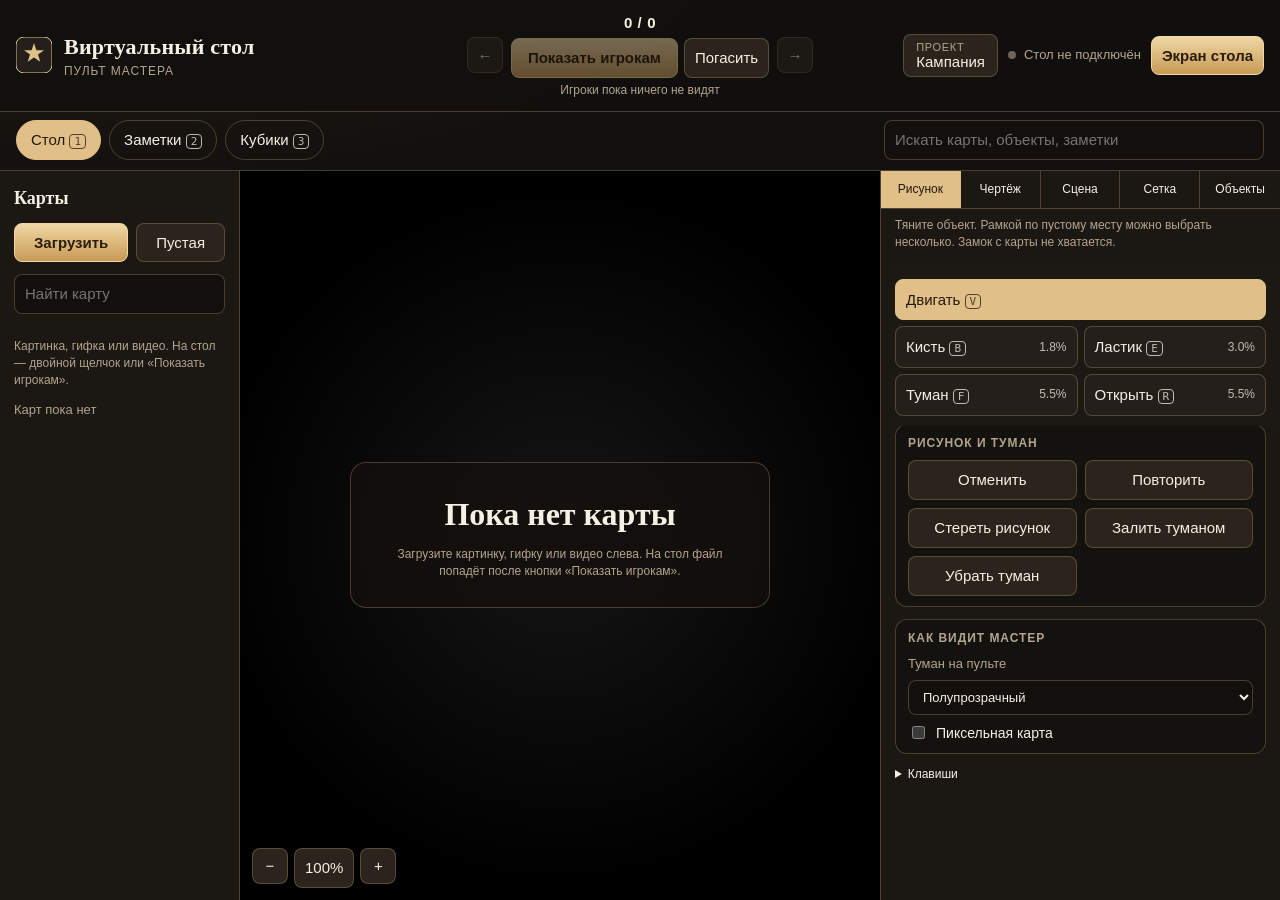
==== index.html @ a92027dd "Находить английские элементы по русскому слову, чтобы «еда» показывала food, meal и eats." ====
<!DOCTYPE html>
<html lang="ru">
<head>
  <meta charset="utf-8">
  <meta name="viewport" content="width=device-width, initial-scale=1">
  <meta http-equiv="Content-Security-Policy" content="default-src 'self'; img-src 'self' blob: data:; media-src 'self' blob:; style-src 'self'; script-src 'self'; connect-src 'self' data: blob:; font-src 'self'; object-src 'none'; base-uri 'self'">
  <title>Виртуальный стол — пульт мастера</title>
  <meta name="description" content="Пульт мастера для ДнД: карты, рисунок, туман войны и отдельный экран игрового стола.">
  <link rel="icon" href="favicon.svg" type="image/svg+xml">
  <link rel="stylesheet" href="css/app.css">
</head>
<body>
  <div class="app">
    <header class="topbar">
      <div class="brand">
        <svg class="mark" viewBox="0 0 36 36" aria-hidden="true">
          <rect width="36" height="36" rx="8" fill="#241f1a" stroke="#e0c088"></rect>
          <path d="M18 6l2.4 7.2H28l-6 4.4 2.3 7.2L18 20.6 11.7 24.8 14 17.6 8 13.2h7.6z" fill="#e0c088"></path>
        </svg>
        <div>
          <h1>Виртуальный стол</h1>
          <p>Пульт мастера</p>
        </div>
      </div>
      <div class="slides">
        <button class="icon-btn" id="prevMap" type="button" aria-label="Предыдущая карта">←</button>
        <div class="slide-readout">
          <strong id="slideLabel">0 / 0</strong>
          <div class="slide-actions">
            <button class="btn primary" id="showSlide" type="button" disabled>Показать игрокам</button>
            <button class="btn" id="blackoutBtn" type="button" aria-pressed="false" title="Скрыть картину на экране игроков">Погасить</button>
          </div>
          <span id="tableSlideNote">Игроки пока ничего не видят</span>
        </div>
        <button class="icon-btn" id="nextMap" type="button" aria-label="Следующая карта">→</button>
      </div>
      <div class="top-actions">
        <div class="project-slot">
          <button class="btn project-btn" id="projectMenuBtn" type="button" aria-expanded="false" aria-haspopup="menu">
            <span class="project-kicker">Проект</span>
            <span id="projectTitle">Кампания</span>
          </button>
          <div class="project-menu" id="projectMenu" hidden>
            <strong>Проекты</strong>
            <label class="field">Название
              <input id="projectName" type="text" maxlength="80" autocomplete="off" aria-label="Название проекта">
            </label>
            <div class="stack">
              <button class="btn primary block" id="saveProject" type="button">Сохранить на компьютер</button>
              <button class="btn block" id="openProjectFile" type="button">Открыть файл</button>
              <button class="btn block" id="newProject" type="button">Новый проект</button>
            </div>
            <input id="projectFile" type="file" accept=".json,application/json" hidden>
            <p class="menu-label">В этом браузере</p>
            <ul class="project-list" id="projectList"></ul>
            <p class="note">Файл хранит карты, рисунок, туман, объекты, библиотеку, заметки и наборы кубиков. Его можно открыть на этом или другом компьютере. Ctrl+S сохраняет, Ctrl+O открывает.</p>
          </div>
        </div>
        <div class="status" id="linkStatus"><span class="dot"></span><span id="linkText">Стол не подключён</span></div>
        <button class="btn primary" id="openTable" type="button" aria-expanded="false">Экран стола</button>
        <div class="screen-picker" id="screenPicker" hidden>
          <strong>Куда вывести стол</strong>
          <div class="stack" id="screenList"></div>
          <p class="note" id="screenNote"></p>
        </div>
      </div>
    </header>

    <nav class="tabbar" aria-label="Разделы пульта">
      <button class="tab" type="button" data-tab="table" aria-pressed="true">Стол <kbd>1</kbd></button>
      <button class="tab" type="button" data-tab="notes" aria-pressed="false">Заметки <kbd>2</kbd></button>
      <button class="tab" type="button" data-tab="dice" aria-pressed="false">Кубики <kbd>3</kbd></button>
      <div class="global-search">
        <input id="globalSearch" type="search" placeholder="Искать карты, объекты, заметки" aria-label="Общий поиск" autocomplete="off">
        <div id="globalSearchResults" class="search-results" hidden></div>
      </div>
    </nav>

    <div class="workspace" id="viewTable">
      <aside class="panel left" id="mapPanel">
        <div class="map-pin">
          <h2>Карты</h2>
          <div class="row">
            <button class="btn primary" id="uploadMap" type="button">Загрузить</button>
            <button class="btn" id="addGrid" type="button">Пустая</button>
          </div>
          <input id="mapFile" type="file" accept="image/*,video/mp4,video/webm,video/ogg,video/quicktime,.gif,.mp4,.webm,.mov,.ogv" multiple hidden>
          <input id="mapSearch" type="search" placeholder="Найти карту" aria-label="Поиск карт">
          <div id="recentMaps" class="recent-maps"></div>
        </div>
        <p class="note">Картинка, гифка или видео. На стол — двойной щелчок или «Показать игрокам».</p>
        <ul class="map-list" id="mapList"></ul>
      </aside>

      <main class="stage" id="stage">
        <div class="board tool-move" id="board" hidden>
          <img class="map" id="mapImage" alt="">
          <video class="map" id="mapVideo" hidden muted loop playsinline></video>
          <canvas class="plan-layer floor-layer" id="floorLayer"></canvas>
          <div class="token-layer back-layer" id="backLayer"></div>
          <canvas class="grid-layer" id="gridLayer"></canvas>
          <canvas class="plan-layer" id="planLayer"></canvas>
          <div class="token-layer" id="tokenLayer"></div>
          <canvas class="draw-layer" id="drawLayer"></canvas>
          <canvas class="fog-layer soft" id="fogLayer"></canvas>
          <canvas class="shape-layer" id="shapeLayer"></canvas>
          <div class="marker-layer" id="markerLayer"></div>
          <div class="pointer-layer" id="pointerLayer"></div>
        </div>
        <div class="empty" id="empty">
          <div class="empty-card">
            <h2>Пока нет карты</h2>
            <p class="note">Загрузите картинку, гифку или видео слева. На стол файл попадёт после кнопки «Показать игрокам».</p>
          </div>
        </div>
        <div class="board-actions" id="mapPlayback" hidden>
          <button class="btn" id="mapPause" type="button" aria-pressed="false">Пауза</button>
          <button class="btn" id="mapSound" type="button" aria-pressed="false">Звук</button>
        </div>
        <div class="view-controls">
          <button class="icon-btn" id="zoomOut" type="button" aria-label="Уменьшить">−</button>
          <button class="btn" id="zoomReset" type="button">100%</button>
          <button class="icon-btn" id="zoomIn" type="button" aria-label="Увеличить">+</button>
        </div>
      </main>

      <aside class="panel right">
        <div class="side-tabs" role="tablist" aria-label="Панель стола">
          <button class="side-tab" type="button" data-side="tools" aria-pressed="true">Рисунок</button>
          <button class="side-tab" type="button" data-side="plan" aria-pressed="false">Чертёж</button>
          <button class="side-tab" type="button" data-side="scene" aria-pressed="false">Сцена</button>
          <button class="side-tab" type="button" data-side="grid" aria-pressed="false">Сетка</button>
          <button class="side-tab" type="button" data-side="tokens" aria-pressed="false">Объекты</button>
        </div>
        <p class="note tool-hint" id="toolHint"></p>
        <div class="side-pane" data-side-pane="tools">
        <div class="tool-sticky">
          <div class="tool-list" id="tools">
            <button class="tool tool-wide" type="button" data-tool="move" aria-pressed="true"><span class="tool-name">Двигать <kbd>V</kbd></span></button>
            <button class="tool" type="button" data-tool="draw" aria-pressed="false"><span class="tool-name">Кисть <kbd>B</kbd></span></button>
            <button class="tool" type="button" data-tool="erase" aria-pressed="false"><span class="tool-name">Ластик <kbd>E</kbd></span></button>
            <button class="tool" type="button" data-tool="fog" aria-pressed="false"><span class="tool-name">Туман <kbd>F</kbd></span></button>
            <button class="tool" type="button" data-tool="reveal" aria-pressed="false"><span class="tool-name">Открыть <kbd>R</kbd></span></button>
          </div>
          <div class="stack" id="brushSection">
            <div class="swatches" id="swatches"></div>
            <label class="field" id="sizeField"><span id="sizeLabel"></span>
              <input id="brushSize" type="range" min="0.002" max="0.08" step="0.001" value="0.018">
            </label>
          </div>
        </div>

        <div class="card">
          <h3>Рисунок и туман</h3>
          <div class="action-grid">
            <button class="btn" id="undoBtn" type="button">Отменить</button>
            <button class="btn" id="redoBtn" type="button">Повторить</button>
            <button class="btn" id="clearDraw" type="button">Стереть рисунок</button>
            <button class="btn" id="fillFog" type="button">Залить туманом</button>
            <button class="btn" id="clearFog" type="button">Убрать туман</button>
          </div>
        </div>
        <div class="card">
          <h3>Как видит мастер</h3>
          <label class="field">Туман на пульте
            <select id="fogView">
              <option value="soft">Полупрозрачный</option>
              <option value="solid">Как на столе</option>
              <option value="hidden">Скрыт, на столе остаётся</option>
            </select>
          </label>
          <label class="check"><input id="pixelated" type="checkbox"> Пиксельная карта</label>
        </div>

        <details class="help">
          <summary>Клавиши</summary>
          <ul>
            <li>1 2 3 — стол, заметки, кубики</li>
            <li>V B E F R — рисунок, W O C J D — чертёж, P — указка, L — шаблоны</li>
            <li>Delete убирает выбранную стену, дверь, комнату или штамп</li>
            <li>Ctrl+Z — отменить, Ctrl+Y — повторить</li>
            <li>G — сетка, M — прилипание, H — погасить стол, T — следующий ход</li>
            <li>Клавиши срабатывают и на русской раскладке</li>
            <li>← → — карта только у мастера</li>
            <li>Двойной щелчок по карте или «Показать игрокам» — на стол</li>
            <li>Ctrl+C и Ctrl+V на чертеже копируют выбранное рядом</li>
            <li>Ctrl+Enter — бросить кубики</li>
            <li>Ctrl+S — сохранить проект, Ctrl+O — открыть файл</li>
            <li>Delete — удалить выбранный объект</li>
            <li>Объекты — папка Forgotten Adventures кладёт элементы на пол, под сетку</li>
          </ul>
        </details>
        </div>

        <div class="side-pane" data-side-pane="plan" hidden>
          <div class="card">
            <h3>Комнаты</h3>
            <div class="tool-list">
              <button class="tool" type="button" data-tool="room" aria-pressed="false"><span class="tool-name">Комната <kbd>O</kbd></span></button>
              <button class="tool" type="button" data-tool="poly" aria-pressed="false"><span class="tool-name">Многоугольник</span></button>
              <button class="tool" type="button" data-tool="ngon" aria-pressed="false"><span class="tool-name">Круг</span></button>
              <button class="tool" type="button" data-tool="corridor" aria-pressed="false"><span class="tool-name">Тропа <kbd>C</kbd></span></button>
              <button class="tool" type="button" data-tool="carve" aria-pressed="false"><span class="tool-name">Вырез</span></button>
              <button class="tool" type="button" data-tool="pick" aria-pressed="false"><span class="tool-name">Выбор</span></button>
            </div>
            <p class="note">Комнаты вплотную делят стену. Если наложить их друг на друга, стена между ними пропадёт. Вырез делает дыру.</p>
            <label class="field">Ширина тропы <span id="pathRadiusLabel">0.5</span>
              <input id="pathRadius" type="range" min="0.3" max="2.5" step="0.1" value="0.5" aria-label="Ширина тропы">
            </label>
            <div class="row">
              <label class="field">Граней
                <select id="ngonSides" aria-label="Число граней">
                  <option value="3">3</option>
                  <option value="4">4</option>
                  <option value="5">5</option>
                  <option value="6" selected>6</option>
                  <option value="8">8</option>
                </select>
              </label>
              <label class="field">Деление сетки
                <select id="planDiv" aria-label="Деление сетки">
                  <option value="1">1</option>
                  <option value="2">1/2</option>
                  <option value="4">1/4</option>
                </select>
              </label>
            </div>
            <label class="check"><input id="roughPlan" type="checkbox"> Рваный контур</label>
            <label class="check"><input id="scrawlCut" type="checkbox"> Рисовать как вырез</label>
            <button class="btn block" id="corridorDone" type="button" hidden>Закончить тропу</button>
          </div>
          <div class="card">
            <h3>Стены и проходы</h3>
            <div class="tool-list">
              <button class="tool" id="wallTool" type="button" data-tool="wall" aria-pressed="false"><span class="tool-name">Стена <kbd>W</kbd></span></button>
              <button class="tool" type="button" data-tool="floor" aria-pressed="false"><span class="tool-name">Пол <kbd>J</kbd></span></button>
            </div>
            <div class="segment">
              <button class="btn" id="doorTool" type="button" data-tool="door" aria-pressed="false">Дверь <kbd>D</kbd></button>
              <button class="btn" id="windowTool" type="button" data-tool="window" aria-pressed="false">Окно</button>
              <button class="btn" id="grateTool" type="button" data-tool="grate" aria-pressed="false">Решётка</button>
              <button class="btn" id="secretTool" type="button" data-tool="secret" aria-pressed="false">Секрет</button>
            </div>
            <p class="note">Shift — наискосок. На сотах чертёж идёт по линиям счётчика клеток. Дверь ставится на готовую стену.</p>
          </div>
          <div class="card">
            <h3>Пол и обстановка</h3>
            <label class="field">Заливка
              <select id="floorKind" aria-label="Вид пола">
                <option value="stone">Камень</option>
                <option value="wood">Дерево</option>
                <option value="water">Вода</option>
                <option value="void">Пустота</option>
              </select>
            </label>
            <div class="segment prop-row">
              <button class="btn" type="button" data-prop="column">Колонна</button>
              <button class="btn" type="button" data-prop="stairs">Лестница</button>
              <button class="btn" type="button" data-prop="table">Стол</button>
              <button class="btn" type="button" data-prop="chest">Сундук</button>
              <button class="btn" type="button" data-prop="pit">Яма</button>
            </div>
            <p class="note">Заливка красит свою комнату. Штамп встаёт в клетку. Лестница — три щелчка: два на ширину верха и один на низ.</p>
            <div class="tool-list">
              <button class="tool" type="button" data-tool="stairs" aria-pressed="false"><span class="tool-name">Лестница</span></button>
              <button class="tool" type="button" data-tool="text" aria-pressed="false"><span class="tool-name">Надпись</span></button>
            </div>
            <label class="field">Текст надписи
              <input id="labelText" type="text" maxlength="80" placeholder="Кладовая" aria-label="Текст надписи">
            </label>
            <button class="btn block" id="exportPlan" type="button">Скачать карту</button>
          </div>
          <div class="card">
            <h3>Выбрано</h3>
            <p class="note" id="planMeta">Щёлкните стену, дверь или штамп.</p>
            <label class="check" id="planOpenWrap" hidden><input id="planOpen" type="checkbox"> Открыта</label>
            <div class="row">
              <button class="btn" id="planCopy" type="button">Копия рядом</button>
              <button class="btn danger" id="planDelete" type="button">Убрать</button>
            </div>
          </div>
          <div class="card">
            <h3>Взгляд</h3>
            <p class="note">Стена и закрытая дверь прячут. Окно и решётка взгляд пускают, фигуру нет. Escape убирает взгляд.</p>
            <div class="action-grid">
              <button class="btn" id="visionShow" type="button">Из фигуры</button>
              <button class="btn" id="visionTool" type="button" data-tool="vision">По клетке</button>
            </div>
            <button class="btn block" id="visionFog" type="button">Открыть туман по взгляду</button>
            <button class="btn block" id="visionClear" type="button" hidden>Скрыть взгляд</button>
            <label class="check"><input id="wallsBlock" type="checkbox" checked> Стены не пускают фигуры</label>
          </div>
        </div>

        <div class="side-pane" data-side-pane="scene" hidden>
          <div class="card">
            <h3>Показать место</h3>
            <div class="tool-list">
              <button class="tool" type="button" data-tool="pointer" aria-pressed="false"><span class="tool-name">Указка <kbd>P</kbd></span></button>
              <button class="tool" type="button" data-tool="measure" aria-pressed="false"><span class="tool-name">Шаблоны <kbd>L</kbd></span></button>
            </div>
            <div class="segment" id="measureBox">
              <button class="btn" id="measureLine" type="button" data-measure="line" aria-pressed="true">Линейка</button>
              <button class="btn" id="measureCone" type="button" data-measure="cone" aria-pressed="false">Конус</button>
              <button class="btn" id="measureCircle" type="button" data-measure="circle" aria-pressed="false">Круг</button>
              <button class="btn" id="measureSquare" type="button" data-measure="square" aria-pressed="false">Квадрат</button>
            </div>
            <p class="note">Тяните по карте. Игроки увидят фигуру после «На стол».</p>
            <div id="templateList"></div>
            <button class="btn block" id="clearPointer" type="button">Убрать указку</button>
          </div>
          <div class="card" id="initiativeBox">
            <h3>Чей ход</h3>
            <div id="initiativeList"></div>
            <div class="row">
              <button class="btn" id="initiativePrev" type="button">Назад</button>
              <button class="btn primary" id="initiativeNext" type="button">Дальше</button>
            </div>
            <div class="row">
              <input id="initiativeName" type="text" maxlength="80" placeholder="Имя в очереди" aria-label="Имя в очереди">
              <button class="btn" id="initiativeAdd" type="button">Добавить</button>
            </div>
            <button class="btn block" id="initiativeFromTokens" type="button">Добавить выбранные</button>
            <p class="note">На стол уходит имя текущего хода и кольцо на фигуре. Отмеченный ход игроки не видят.</p>
          </div>
        </div>

        <div class="side-pane" id="gridSection" data-side-pane="grid" hidden>
          <div class="card">
            <h3>Клетки</h3>
            <label class="check"><input id="gridOn" type="checkbox"> Показать сетку <kbd>G</kbd></label>
            <label class="check"><input id="gridTable" type="checkbox" checked> Видна игрокам</label>
            <label class="check"><input id="snapGrid" type="checkbox"> Ставить фигуры в клетки <kbd>M</kbd></label>
            <label class="field">Форма
              <select id="gridType">
                <option value="square">Квадраты</option>
                <option value="hex-pointy">Соты, угол вверх</option>
                <option value="hex-flat">Соты, грань вверх</option>
              </select>
            </label>
            <label class="field">Клеток по ширине <span id="gridColsLabel">27</span>
              <input id="gridCols" type="range" min="2" max="60" step="1" value="27">
            </label>
          </div>
          <div class="card">
            <h3>Совместить с картинкой</h3>
            <label class="field">Сдвиг по горизонтали
              <input id="gridOffsetX" type="range" min="0" max="1" step="0.01" value="0">
            </label>
            <label class="field">Сдвиг по вертикали
              <input id="gridOffsetY" type="range" min="0" max="1" step="0.01" value="0">
            </label>
            <p class="note">Или зажмите Alt и потяните сетку прямо на карте.</p>
            <label class="field">Жирная линия каждые
              <input id="gridMajor" type="number" min="0" max="20" step="1" value="5">
            </label>
            <div class="row">
              <label class="field">Цвет <input id="gridColor" type="color" value="#e0c088"></label>
              <label class="field">Плотность <span id="gridOpacityLabel">50%</span>
                <input id="gridOpacity" type="range" min="0.15" max="1" step="0.05" value="0.5">
              </label>
            </div>
          </div>
          <div class="card">
            <h3>Заготовки</h3>
            <label class="field">Название
              <input id="gridPresetName" type="text" maxlength="40" value="Боевая карта" aria-label="Название заготовки сетки">
            </label>
            <select id="gridPreset" aria-label="Заготовки сетки"></select>
            <div class="row">
              <button class="btn" id="gridPresetApply" type="button">Поставить</button>
              <button class="btn" id="gridPresetSave" type="button">Запомнить</button>
            </div>
          </div>
        </div>

        <div class="side-pane" id="tokenPanel" data-side-pane="tokens" hidden>
          <section class="object-block">
            <h3>На карте</h3>
            <button class="btn block" id="uploadToken" type="button">Поставить изображение</button>
            <input id="tokenFile" type="file" accept="image/*" multiple hidden>
            <label class="check"><input id="knockout" type="checkbox"> Убрать светлый фон</label>
            <label class="field" id="thresholdField" hidden>Порог фона
              <input id="keyThreshold" type="range" min="180" max="250" step="1" value="232">
            </label>
            <p class="note">Прозрачный PNG ложится как есть. Светлый фон можно снять при загрузке, точный цвет — пипеткой в настройках.</p>
            <ul class="token-list" id="tokenList"></ul>
            <div class="stack" id="tokenEditor" hidden>
              <p class="note" id="tokenGroupNote"></p>
              <div class="card">
                <label class="field">Имя
                  <input id="tokenName" type="text" maxlength="80">
                </label>
                <label class="field">Подпись
                  <select id="tokenNameMode">
                    <option value="hidden">Скрыта</option>
                    <option value="gm">Только у мастера</option>
                    <option value="table">Видна игрокам</option>
                  </select>
                </label>
                <label class="check"><input id="tokenHidden" type="checkbox"> Скрыть фигуру от игроков</label>
                <label class="check"><input id="tokenLocked" type="checkbox"> Не двигать с карты</label>
                <label class="check"><input id="tokenBack" type="checkbox"> Под сеткой</label>
                <p class="note">Мебель лежит на полу, а линии клеток остаются сверху.</p>
              </div>
              <div class="card">
                <div class="row">
                  <label class="field">Здоровье
                    <input id="tokenHp" type="number" min="0" max="9999" step="1" aria-label="Текущее здоровье">
                  </label>
                  <label class="field">из
                    <input id="tokenHpMax" type="number" min="0" max="9999" step="1" aria-label="Максимум здоровья">
                  </label>
                </div>
                <label class="check"><input id="tokenHpPublic" type="checkbox"> Полоску видно игрокам</label>
                <label class="field">Размер на сетке
                  <select id="tokenSize">
                    <option value="">Свой</option>
                    <option value="tiny">Крошечный</option>
                    <option value="small">Мелкий</option>
                    <option value="medium">Средний</option>
                    <option value="large">Крупный</option>
                    <option value="huge">Огромный</option>
                    <option value="gargantuan">Исполинский</option>
                  </select>
                </label>
                <label class="field">Едет вместе с
                  <select id="tokenParent" aria-label="Привязка к другому объекту"></select>
                </label>
              </div>
              <details class="fold">
                <summary>Размер, поворот и фон</summary>
                <div class="stack">
                  <label class="field">Размер
                    <input id="tokenScale" type="range" min="0.03" max="1.5" step="0.01">
                  </label>
                  <label class="field">Поворот
                    <input id="tokenRotate" type="range" min="0" max="359" step="1">
                  </label>
                  <p class="note" id="tokenCutNote"></p>
                  <label class="check"><input id="tokenCutOn" type="checkbox"> Вырезать цвет фона</label>
                  <div class="stack" id="tokenCutTools" hidden>
                    <div class="row">
                      <button class="btn" id="tokenPick" type="button" aria-pressed="false">Пипетка</button>
                      <input id="tokenCutColor" type="color" value="#ffffff" aria-label="Цвет фона">
                    </div>
                    <label class="field">Запас цвета <span id="tokenCutTolLabel">30</span>
                      <input id="tokenCutTol" type="range" min="0" max="140" step="1" value="30">
                    </label>
                  </div>
                  <canvas id="tokenCutPreview" class="cut-preview" width="280" height="120"></canvas>
                  <button class="btn block" id="tokenCutReset" type="button" hidden>Фон как в библиотеке</button>
                </div>
              </details>
              <details class="fold">
                <summary>Заметка мастера</summary>
                <div class="stack">
                  <textarea id="tokenNote" maxlength="2000" rows="4" placeholder="Игроки эту заметку не видят"></textarea>
                  <button class="btn block" id="tokenOpenNote" type="button">Открыть связанную заметку</button>
                </div>
              </details>
              <details class="fold">
                <summary>Заготовка</summary>
                <div class="stack">
                  <label class="field">Класс брони
                    <input id="tokenAc" type="text" maxlength="40" placeholder="14">
                  </label>
                  <label class="field">Атака
                    <input id="tokenAttack" type="text" maxlength="180" placeholder="Когти +4, 1к6+2">
                  </label>
                  <label class="field">Особое
                    <textarea id="tokenTrait" maxlength="500" rows="3" placeholder="Только для мастера"></textarea>
                  </label>
                  <button class="btn block" id="tokenStatPull" type="button">Взять из библиотеки</button>
                </div>
              </details>
              <div class="row">
                <button class="btn" id="duplicateToken" type="button">Дублировать</button>
                <button class="btn danger" id="deleteToken" type="button">Удалить</button>
              </div>
            </div>
          </section>
          <section class="object-block" id="librarySection">
            <h3>Библиотека объектов</h3>
            <p class="note">Щелчок ставит в центр карты. Перетащите картинку на нужное место.</p>
            <div class="card fa-card" id="faPack">
              <h3>Forgotten Adventures</h3>
              <p class="note">Бесплатные элементы и жетоны с их сайта. Картинки остаются у вас: лицензия не разрешает вкладывать их в программу. Скачайте папку и добавьте её сюда. Элементы карт лягут на пол под сетку, по 200 пикселей на клетку. Жетоны останутся сверху, по 400 пикселей на клетку.</p>
              <p class="note">Карты собраны из элементов <a href="https://www.forgotten-adventures.net/" target="_blank" rel="noopener">Forgotten Adventures</a>.</p>
              <div class="row wrap">
                <a class="btn" href="https://www.forgotten-adventures.net/mapmaking-assets/" target="_blank" rel="noopener">Элементы</a>
                <a class="btn" href="https://www.forgotten-adventures.net/tokens-library/" target="_blank" rel="noopener">Жетоны</a>
                <a class="btn" href="https://www.forgotten-adventures.net/live-gallery/" target="_blank" rel="noopener">Галерея</a>
              </div>
              <label class="field">Что добавляете
                <select id="faKind" aria-label="Тип файлов Forgotten Adventures">
                  <option value="asset">Элементы карт</option>
                  <option value="token">Жетоны</option>
                </select>
              </label>
              <div class="row">
                <button class="btn primary" id="faFolderBtn" type="button">Добавить папку</button>
                <button class="btn" id="faZipBtn" type="button">Архив zip</button>
              </div>
              <input id="faFolder" type="file" webkitdirectory multiple hidden>
              <input id="faZip" type="file" accept=".zip,image/png,image/webp,image/gif,image/jpeg" multiple hidden>
            </div>
            <input id="librarySearch" type="search" placeholder="Найти объект, можно по-русски" aria-label="Поиск объектов">
            <p class="note">Русское слово находит и английские названия: «еда» покажет food, meal и eats.</p>
            <input id="libraryFile" type="file" accept="image/*" multiple hidden>
            <div id="libraryBody"></div>
          </section>
        </div>
      </aside>
    </div>

    <section class="desk" id="viewNotes" hidden>
      <aside class="panel left">
        <div class="row">
          <h2>Заметки</h2>
          <button class="btn" id="newNote" type="button">Новая</button>
        </div>
        <p class="note">Заметки остаются на пульте. На стол текст попадает только по вашей кнопке.</p>
        <input id="noteSearch" type="search" placeholder="Найти заметку" aria-label="Поиск заметок">
        <div class="chips" id="noteTags"></div>
        <div class="row wrap">
          <button class="btn" type="button" data-template="Сцена">Сцена</button>
          <button class="btn" type="button" data-template="NPC">NPC</button>
          <button class="btn" type="button" data-template="Бой">Бой</button>
          <button class="btn" type="button" data-template="Секрет">Секрет</button>
        </div>
        <ul class="note-list" id="noteList"></ul>
      </aside>
      <div class="note-editor" id="noteEditor">
        <input id="noteTitle" type="text" aria-label="Название заметки" placeholder="Название">
        <div class="editor-bar">
          <label class="field">Метка
            <select id="noteTag" aria-label="Метка заметки"></select>
          </label>
          <label class="check"><input id="notePin" type="checkbox"> Закрепить</label>
          <button class="btn danger" id="deleteNote" type="button">Удалить</button>
        </div>
        <div class="card">
          <h3>Связь</h3>
          <div class="row wrap">
            <button class="btn" id="noteLinkMap" type="button">Эта карта</button>
            <button class="btn" id="noteLinkToken" type="button">Этот объект</button>
            <button class="btn" id="noteOpenMap" type="button">Открыть карту</button>
            <button class="btn" id="noteOpenToken" type="button">Открыть объект</button>
          </div>
          <p class="note" id="noteLinkMeta"></p>
        </div>
        <div class="card">
          <h3>Текст для игроков</h3>
          <div class="row">
            <button class="btn primary" id="noteShowTable" type="button">Показать на столе</button>
            <button class="btn" id="noteHideTable" type="button">Убрать</button>
          </div>
        </div>
        <textarea id="noteBody" aria-label="Текст заметки" placeholder="Текст заметки. На стол он попадёт только по кнопке выше."></textarea>
        <p class="note" id="noteMeta"></p>
      </div>
    </section>

    <section class="desk dice-desk" id="viewDice" hidden>
      <aside class="panel left">
        <h2>Бросить кубики</h2>
        <label class="field">Название
          <input id="diceLabel" type="text" placeholder="Атака, урон, спасбросок">
        </label>
        <label class="field">Формула
          <input id="diceFormula" type="text" spellcheck="false" aria-label="Формула броска">
        </label>
        <p class="note" id="formulaState"></p>
        <div class="row wrap">
          <button class="btn" type="button" data-add-die="4">d4</button>
          <button class="btn" type="button" data-add-die="6">d6</button>
          <button class="btn" type="button" data-add-die="8">d8</button>
          <button class="btn" type="button" data-add-die="10">d10</button>
          <button class="btn" type="button" data-add-die="12">d12</button>
          <button class="btn" type="button" data-add-die="20">d20</button>
          <button class="btn" type="button" data-add-die="100">d100</button>
          <button class="btn" id="addTerm" type="button">Ещё кость</button>
        </div>
        <div class="row">
          <label class="field">Модификатор
            <input id="diceMod" type="number" step="1" value="0">
          </label>
          <label class="field">Сложность
            <input id="diceDc" type="number" min="0" step="1" placeholder="DC">
          </label>
        </div>
        <label class="field">Режим
          <select id="diceMode">
            <option value="normal">Обычный бросок</option>
            <option value="adv">Преимущество, берётся больший</option>
            <option value="dis">Помеха, берётся меньший</option>
          </select>
        </label>
        <p class="note">Можно написать формулу: 4d6kh3+2, 1d20 преимущество dc15. Буква «д» тоже подходит.</p>
        <div class="row">
          <button class="btn primary" id="rollDice" type="button">Бросить <kbd>Ctrl+Enter</kbd></button>
          <button class="btn" id="savePreset" type="button">Сохранить набор</button>
        </div>
        <div class="preset-list" id="dicePresets"></div>
      </aside>
      <div class="dice-stage">
        <div id="diceResult" class="dice-result">
          <p class="note">Соберите бросок слева. Каждый кубик, переброс, взрыв и отброшенные грани видны отдельно.</p>
        </div>
        <section class="card table-card-editor">
          <h3>Случайная таблица</h3>
          <div class="row">
            <select id="rollTable" aria-label="Случайная таблица"></select>
            <button class="btn primary" id="rollTableBtn" type="button">Вытянуть</button>
          </div>
          <p class="roll-result" id="rollTableResult">Строка появится здесь.</p>
          <div class="row">
            <button class="btn" id="rollToNote" type="button">В заметку</button>
            <button class="btn" id="rollToTable" type="button">На стол</button>
          </div>
          <label class="field">Название
            <input id="rollTableName" type="text" maxlength="80">
          </label>
          <label class="field">Одна строка — один результат
            <textarea id="rollTableRows" rows="6" aria-label="Строки случайной таблицы"></textarea>
          </label>
          <div class="row">
            <button class="btn" id="rollTableNew" type="button">Новая</button>
            <button class="btn" id="rollTableSave" type="button">Сохранить</button>
            <button class="btn danger" id="rollTableDelete" type="button">Удалить</button>
          </div>
        </section>
        <h2>Журнал</h2>
        <ul class="history" id="diceHistory"></ul>
      </div>
    </section>
    </div>

  <div class="brush-cursor" id="brushCursor"></div>
  <div class="toast" id="toast" role="status"></div>
  <div class="modal" id="modal" hidden>
    <div class="modal-card">
      <p id="modalText"></p>
      <div class="row">
        <button class="btn" id="modalCancel" type="button">Отмена</button>
        <button class="btn danger" id="modalOk" type="button">Удалить</button>
      </div>
    </div>
  </div>

  <div class="key-reaction" id="keyReaction" hidden><kbd></kbd><span></span></div>

  <script src="js/db.js"></script>
  <script src="js/bus.js"></script>
  <script src="js/paint.js"></script>
  <script src="js/media.js"></script>
  <script src="js/play.js"></script>
  <script src="js/lexicon.js"></script>
  <script src="js/desk.js"></script>
  <script src="js/gm.js"></script>
</body>
</html>
---- css/app.css ----
:root {
  --bg: #12100e;
  --bg-raise: #1c1814;
  --bg-sink: #0a0908;
  --line: rgba(212, 180, 131, 0.28);
  --line-strong: rgba(224, 192, 136, 0.7);
  --brass: #e0c088;
  --brass-deep: #8d6b3a;
  --ink: #f6f0e4;
  --muted: #b3a48e;
  --danger: #c45c4a;
  --ok: #8fbf73;
  --shadow: 0 18px 50px rgba(0, 0, 0, 0.35);
  color-scheme: dark;
}

* { box-sizing: border-box; }

html, body {
  margin: 0;
  height: 100%;
  background: var(--bg);
  color: var(--ink);
  font: 15px/1.45 "Segoe UI", "PT Sans", sans-serif;
}

button, input, select, textarea { font: inherit; color: inherit; }

button:focus-visible,
input:focus-visible,
select:focus-visible,
textarea:focus-visible {
  outline: 2px solid var(--brass);
  outline-offset: 2px;
}

button { cursor: pointer; }

button:disabled {
  cursor: default;
  opacity: 0.45;
}

img { max-width: 100%; }

[hidden] { display: none !important; }

.app {
  height: 100vh;
  min-width: 980px;
  display: grid;
  grid-template-rows: auto auto minmax(0, 1fr);
  user-select: none;
  background:
    radial-gradient(1200px 500px at 10% -10%, rgba(141, 107, 58, 0.18), transparent 55%),
    var(--bg);
}

.topbar {
  display: grid;
  grid-template-columns: minmax(220px, 1fr) auto minmax(220px, 1fr);
  gap: 16px;
  align-items: center;
  padding: 12px 16px;
  border-bottom: 1px solid var(--line);
  background: rgba(18, 16, 14, 0.92);
}

.brand {
  display: flex;
  gap: 12px;
  align-items: center;
  min-width: 0;
}

.mark {
  width: 36px;
  height: 36px;
  flex: none;
}

.brand h1 {
  margin: 0;
  font-family: Palatino, "Palatino Linotype", Georgia, serif;
  font-size: 22px;
  font-weight: 600;
  letter-spacing: 0.01em;
}

.brand p {
  margin: 0;
  color: var(--muted);
  font-size: 12px;
  letter-spacing: 0.08em;
  text-transform: uppercase;
}

.slides {
  display: flex;
  align-items: center;
  gap: 8px;
}

.slide-readout {
  display: flex;
  flex-direction: column;
  align-items: center;
  gap: 4px;
  min-width: 220px;
}

.slide-actions {
  display: flex;
  gap: 6px;
  align-items: center;
}

#blackoutBtn[aria-pressed="true"] {
  background: #3a221c;
  border-color: var(--danger);
  color: #ffd0c8;
}

.slides strong {
  min-width: 72px;
  text-align: center;
  font-variant-numeric: tabular-nums;
  letter-spacing: 0.04em;
}

#showSlide {
  padding: 8px 16px;
  font-size: 15px;
}

.slide-readout span {
  max-width: 220px;
  color: var(--muted);
  font-size: 12px;
  text-align: center;
  white-space: nowrap;
  overflow: hidden;
  text-overflow: ellipsis;
}

.slide-readout span.pending { color: var(--brass); }

.map-card.on-table { box-shadow: inset 3px 0 0 var(--ok); }

.map-card.on-table .map-title span {
  white-space: nowrap;
}

.on-table-badge {
  display: block;
  color: var(--ok);
  font-size: 11px;
}

.map-empty {
  color: var(--muted);
  font-size: 13px;
  list-style: none;
}

.top-actions {
  display: flex;
  justify-content: flex-end;
  align-items: center;
  gap: 10px;
  position: relative;
}

.status {
  display: inline-flex;
  align-items: center;
  gap: 8px;
  color: var(--muted);
  font-size: 13px;
  white-space: nowrap;
}

.status .dot {
  width: 8px;
  height: 8px;
  border-radius: 50%;
  background: #6d6458;
}

.status.on { color: #d7e8cb; }

.status.on .dot {
  background: var(--ok);
  box-shadow: 0 0 0 4px rgba(143, 191, 115, 0.16);
}

.workspace {
  min-height: 0;
  display: grid;
  grid-template-columns: 240px minmax(0, 1fr) 400px;
}

.panel {
  min-height: 0;
  display: flex;
  flex-direction: column;
  gap: 12px;
  padding: 14px;
  background: rgba(28, 24, 20, 0.94);
  overflow: auto;
}

.panel.left { border-right: 1px solid var(--line); }

#mapPanel { overflow: hidden; }

.map-pin {
  flex: none;
  display: flex;
  flex-direction: column;
  gap: 12px;
}

#mapPanel > .note { flex: none; }

#mapList {
  flex: 1;
  min-height: 0;
  overflow: auto;
}

.panel.right {
  gap: 0;
  padding: 0;
  overflow: hidden;
  border-left: 1px solid var(--line);
}

.side-tabs {
  display: grid;
  grid-template-columns: repeat(5, minmax(0, 1fr));
  flex: none;
  border-bottom: 1px solid var(--line);
}

.side-tab {
  border: 0;
  border-right: 1px solid var(--line);
  background: transparent;
  padding: 10px 0;
  font-size: 12px;
}

.side-tab:last-child { border-right: 0; }

.side-tab[aria-pressed="true"] {
  background: var(--brass);
  color: #24180c;
}

.side-pane {
  min-height: 0;
  flex: 1;
  display: flex;
  flex-direction: column;
  gap: 12px;
  padding: 14px;
  overflow: auto;
}

.panel h2 {
  margin: 0;
  font-family: Palatino, "Palatino Linotype", Georgia, serif;
  font-size: 18px;
  font-weight: 600;
}

.row {
  display: flex;
  gap: 8px;
  align-items: center;
}

.row > .btn { flex: 1 1 auto; }
.row > .field { flex: 1 1 0; min-width: 0; }
.row > input,
.row > select { flex: 1 1 0; min-width: 0; width: auto; }

.card {
  display: flex;
  flex-direction: column;
  gap: 8px;
  padding: 10px 12px;
  border: 1px solid var(--line);
  border-radius: 12px;
  background: rgba(10, 9, 8, 0.35);
}

.card h3, .side-pane > .card > h3 {
  margin: 0;
  font-size: 12px;
  letter-spacing: 0.08em;
  text-transform: uppercase;
  color: var(--muted);
  font-weight: 650;
}

.segment {
  display: grid;
  grid-template-columns: repeat(4, minmax(0, 1fr));
  gap: 4px;
}

.segment .btn { padding: 6px 4px; }

.segment .btn[aria-pressed="true"] {
  background: var(--brass);
  color: #24180c;
  border-color: var(--brass);
}

.editor-bar {
  display: flex;
  flex-wrap: wrap;
  gap: 8px;
  align-items: flex-end;
}

.editor-bar .field { flex: 1; min-width: 140px; }

#tokenGroupNote:empty { display: none; }

#tokenList {
  max-height: 180px;
  overflow: auto;
  flex: none;
}

.stack {
  display: flex;
  flex-direction: column;
  gap: 8px;
}

#tokenNote {
  min-height: 88px;
  resize: vertical;
  line-height: 1.45;
}

.btn, .icon-btn {
  border: 1px solid var(--line);
  background: #2a241d;
  color: var(--ink);
  border-radius: 8px;
  padding: 8px 10px;
  transition: border-color 0.15s ease, background 0.15s ease, color 0.15s ease;
}

.btn:hover, .icon-btn:hover { border-color: var(--line-strong); }

.btn.primary {
  background: linear-gradient(180deg, #f0d7a4, #c79a55);
  color: #2a1c0c;
  border-color: #f0d7a4;
  font-weight: 650;
}

.btn.primary:hover { filter: brightness(1.05); }

.btn.danger, .icon-btn.danger { color: #ffd0c8; }

.btn.block { width: 100%; }

a.btn {
  display: inline-flex;
  align-items: center;
  justify-content: center;
  text-align: center;
  text-decoration: none;
}

.fa-card .note a,
.fa-credit a { color: var(--brass); }

.fa-credit {
  position: absolute;
  right: 8px;
  bottom: 6px;
  z-index: 7;
  margin: 0;
  padding: 2px 8px;
  font-size: 12px;
  color: var(--muted);
  background: rgba(18, 16, 14, 0.78);
  border-radius: 6px;
  pointer-events: auto;
}

.icon-btn {
  width: 36px;
  height: 36px;
  padding: 0;
  flex: none;
}

.tool-list {
  display: grid;
  grid-template-columns: 1fr 1fr;
  gap: 6px;
}

.tool-wide { grid-column: 1 / -1; }

.tool-hint {
  flex: none;
  margin: 0;
  padding: 8px 14px 0;
}

.tool-group {
  margin: 6px 0 0;
  color: var(--muted);
  font-size: 11px;
  letter-spacing: 0.08em;
  text-transform: uppercase;
}

.tool-group:first-child { margin-top: 0; }

.tool {
  display: flex;
  justify-content: space-between;
  align-items: center;
  gap: 8px;
  width: 100%;
  text-align: left;
  border: 1px solid var(--line);
  background: #241f1a;
  border-radius: 8px;
  padding: 9px 10px;
}

.tool-name { min-width: 0; }

.tool-size {
  flex: none;
  font-size: 12px;
  font-variant-numeric: tabular-nums;
  opacity: 0.75;
}

.tool[aria-pressed="true"] {
  background: var(--brass);
  color: #24180c;
  border-color: var(--brass);
}

.tool-sticky {
  position: sticky;
  top: 0;
  z-index: 2;
  display: flex;
  flex-direction: column;
  gap: 10px;
  margin: -14px -14px 0;
  padding: 14px 14px 10px;
  background: #1c1814;
}

.action-grid {
  display: grid;
  grid-template-columns: 1fr 1fr;
  gap: 8px;
}

.fold {
  border-top: 1px solid rgba(212, 180, 131, 0.18);
  padding-top: 10px;
}

.fold summary {
  cursor: pointer;
  font-family: Palatino, "Palatino Linotype", Georgia, serif;
  font-size: 18px;
  font-weight: 600;
}

.fold summary:hover { color: var(--brass); }

.fold .stack { margin-top: 10px; }

.side-pane .fold {
  border: 1px solid var(--line);
  border-radius: 12px;
  padding: 8px 12px;
  background: rgba(10, 9, 8, 0.2);
}

.side-pane .fold summary { font-size: 15px; }

kbd {
  font: 11px/1 ui-monospace, "Cascadia Mono", Consolas, monospace;
  border: 1px solid currentColor;
  border-radius: 4px;
  padding: 0 4px;
  opacity: 0.75;
}

.field {
  display: flex;
  flex-direction: column;
  gap: 6px;
  color: var(--muted);
  font-size: 13px;
}

.field input[type="range"] { width: 100%; accent-color: var(--brass); }

.field select, .rename-input,
input[type="text"], input[type="search"], input[type="number"], textarea, select {
  width: 100%;
  background: #120f0c;
  color: var(--ink);
  border: 1px solid var(--line);
  border-radius: 8px;
  padding: 8px 10px;
}

.swatches {
  display: flex;
  flex-wrap: wrap;
  gap: 6px;
  align-items: center;
}

.swatch {
  width: 22px;
  height: 22px;
  border-radius: 50%;
  border: 2px solid rgba(255, 255, 255, 0.35);
  padding: 0;
}

.swatch[aria-pressed="true"] {
  outline: 2px solid var(--brass);
  outline-offset: 2px;
}

input[type="color"] {
  width: 32px;
  height: 28px;
  padding: 0;
  border: 1px solid var(--line);
  background: transparent;
  border-radius: 6px;
}

.check {
  display: flex;
  gap: 8px;
  align-items: center;
  color: var(--ink);
  font-size: 14px;
}

.note {
  margin: 0;
  color: var(--muted);
  font-size: 12px;
  line-height: 1.4;
}

.section {
  display: flex;
  flex-direction: column;
  gap: 8px;
  padding-top: 8px;
  border-top: 1px solid rgba(212, 180, 131, 0.14);
}

.map-list, .token-list {
  display: flex;
  flex-direction: column;
  gap: 8px;
  margin: 0;
  padding: 0;
  list-style: none;
}

.map-card, .token-row {
  border: 1px solid var(--line);
  background: #16130f;
  border-radius: 10px;
  overflow: hidden;
}

.map-card { flex: none; }

.map-card.active { border-color: var(--brass); }

.map-card button.thumb {
  display: block;
  width: 100%;
  padding: 0;
  border: 0;
  background: #000;
  height: 92px;
}

.map-card img, .map-card video, .token-row img {
  width: 100%;
  height: 100%;
  object-fit: cover;
  display: block;
}

.token-row {
  display: grid;
  grid-template-columns: 42px minmax(0, 1fr) auto;
  gap: 8px;
  align-items: center;
  padding: 6px;
}

.token-row img {
  width: 42px;
  height: 42px;
  object-fit: contain;
  background:
    linear-gradient(45deg, #2a241c 25%, transparent 25%),
    linear-gradient(-45deg, #2a241c 25%, transparent 25%),
    linear-gradient(45deg, transparent 75%, #2a241c 75%),
    linear-gradient(-45deg, transparent 75%, #2a241c 75%);
  background-size: 12px 12px;
  background-position: 0 0, 0 6px, 6px -6px, -6px 0;
  background-color: #3a332b;
  border-radius: 6px;
}

.token-row.active { border-color: var(--brass); }

.object-block {
  display: flex;
  flex-direction: column;
  gap: 8px;
}

.object-block + .object-block {
  border-top: 1px solid rgba(212, 180, 131, 0.18);
  padding-top: 12px;
}

.object-block h3 {
  margin: 0;
  font-family: Palatino, "Palatino Linotype", Georgia, serif;
  font-size: 16px;
  font-weight: 600;
}

.folder-row {
  display: flex;
  align-items: center;
  gap: 4px;
  border: 1px solid var(--line);
  background: #16130f;
  border-radius: 10px;
  padding: 4px 4px 4px 8px;
}

.folder-open {
  flex: 1;
  border: 0;
  background: transparent;
  text-align: left;
  padding: 6px 4px;
}

.lib-head {
  display: flex;
  align-items: center;
  gap: 6px;
}

.lib-head strong {
  min-width: 0;
  flex: 1;
  overflow: hidden;
  text-overflow: ellipsis;
  white-space: nowrap;
}

.lib-grid {
  display: grid;
  grid-template-columns: 1fr 1fr;
  gap: 8px;
}

.lib-card {
  position: relative;
  border: 1px solid var(--line);
  background: #16130f;
  border-radius: 10px;
  overflow: hidden;
}

.lib-place {
  display: block;
  width: 100%;
  border: 0;
  background: transparent;
  padding: 0;
  text-align: left;
}

.lib-place img {
  width: 100%;
  height: 72px;
  object-fit: contain;
  display: block;
  background:
    linear-gradient(45deg, #2a241c 25%, transparent 25%),
    linear-gradient(-45deg, #2a241c 25%, transparent 25%),
    linear-gradient(45deg, transparent 75%, #2a241c 75%),
    linear-gradient(-45deg, transparent 75%, #2a241c 75%);
  background-size: 12px 12px;
  background-position: 0 0, 0 6px, 6px -6px, -6px 0;
  background-color: #3a332b;
}

.lib-place span {
  display: block;
  padding: 4px 46px 6px 6px;
  font-size: 12px;
  overflow: hidden;
  text-overflow: ellipsis;
  white-space: nowrap;
}

.lib-card .mini {
  position: absolute;
  top: 2px;
  right: 2px;
  background: rgba(18, 15, 12, 0.82);
}

.lib-card .mini.gear { right: 22px; }

.lib-card.editing { border-color: var(--brass); }

.crumb {
  display: flex;
  flex-wrap: wrap;
  gap: 4px;
  align-items: center;
}

.crumb button {
  border: 0;
  background: transparent;
  color: var(--brass);
  padding: 0;
}

.crumb button:disabled { color: var(--ink); }

.crumb span, .lib-path { color: var(--muted); font-size: 12px; }

.lib-editor {
  border: 1px solid var(--line);
  border-radius: 10px;
  padding: 8px;
  background: #120f0c;
}

.cut-preview {
  width: 100%;
  height: 120px;
  border-radius: 8px;
  border: 1px solid var(--line);
  background:
    linear-gradient(45deg, #2a241c 25%, transparent 25%),
    linear-gradient(-45deg, #2a241c 25%, transparent 25%),
    linear-gradient(45deg, transparent 75%, #2a241c 75%),
    linear-gradient(-45deg, transparent 75%, #2a241c 75%);
  background-size: 12px 12px;
  background-position: 0 0, 0 6px, 6px -6px, -6px 0;
  background-color: #3a332b;
}

.cut-preview.picking { outline: 2px solid var(--brass); cursor: crosshair; }

#tokenCutColor, .lib-editor input[type="color"] {
  width: 42px;
  height: 32px;
  padding: 0;
  background: transparent;
}

.map-meta, .token-row .name {
  display: flex;
  justify-content: space-between;
  gap: 6px;
  align-items: center;
  min-width: 0;
  padding: 6px 8px;
}

.map-title {
  min-width: 0;
  flex: 1;
  display: flex;
  flex-direction: column;
  gap: 2px;
}

.token-row .name { padding: 0; min-width: 0; }

.map-meta span, .token-row .name span, .folder-open {
  overflow: hidden;
  text-overflow: ellipsis;
  white-space: nowrap;
}

.map-title span, .folder-open { min-width: 0; }

.map-actions, .token-actions, .folder-actions { display: flex; gap: 4px; flex: none; }

.rename-input { flex: 1; min-width: 0; width: auto; }

.mini {
  border: 0;
  background: transparent;
  color: var(--muted);
  padding: 2px 4px;
  border-radius: 4px;
}

.mini:hover { color: var(--ink); background: rgba(255, 255, 255, 0.05); }

.stage {
  position: relative;
  min-width: 0;
  min-height: 0;
  display: flex;
  align-items: center;
  justify-content: center;
  overflow: hidden;
  background:
    radial-gradient(circle at center, #161616 0, #000 72%);
  touch-action: none;
}

.board {
  position: relative;
  flex: none;
  background: #000;
  box-shadow: var(--shadow);
  transform-origin: center center;
  transition: opacity 0.18s ease;
}

.board.switching { opacity: 0; }

.board .map {
  position: absolute;
  inset: 0;
  width: 100%;
  height: 100%;
  object-fit: fill;
  pointer-events: none;
  user-select: none;
  -webkit-user-drag: none;
}

.board canvas, .token-layer, .pointer-layer, .shape-layer, .marker-layer {
  position: absolute;
  inset: 0;
  width: 100%;
  height: 100%;
}

.board canvas { pointer-events: none; }

input, textarea, select { user-select: text; }

.grid-layer { z-index: 0; }

.plan-layer {
  z-index: 0;
  pointer-events: none;
}

.token-layer {
  pointer-events: none;
  z-index: 1;
}

.back-layer {
  z-index: 0;
}

.draw-layer,
#drawLayer { z-index: 2; }

.fog-layer { z-index: 3; }

.shape-layer {
  z-index: 4;
  pointer-events: none;
}

.marker-layer {
  z-index: 5;
  pointer-events: none;
}

.pointer-layer {
  pointer-events: none;
  z-index: 6;
}

.board.tool-draw .pointer-layer,
.board.tool-erase .pointer-layer,
.board.tool-fog .pointer-layer,
.board.tool-reveal .pointer-layer {
  pointer-events: auto;
  touch-action: none;
}

.board.tool-draw .pointer-layer,
.board.tool-fog .pointer-layer,
.board.tool-reveal .pointer-layer { cursor: none; }

.board.tool-erase .pointer-layer { cursor: none; }

.board.tool-pointer .pointer-layer,
.board.tool-measure .pointer-layer,
.board.tool-wall .pointer-layer,
.board.tool-room .pointer-layer,
.board.tool-corridor .pointer-layer,
.board.tool-floor .pointer-layer,
.board.tool-door .pointer-layer,
.board.tool-window .pointer-layer,
.board.tool-grate .pointer-layer,
.board.tool-secret .pointer-layer,
.board.tool-prop .pointer-layer,
.board.tool-vision .pointer-layer,
.board.tool-plan .pointer-layer {
  pointer-events: auto;
  cursor: crosshair;
}

.prop-row { grid-template-columns: repeat(3, minmax(0, 1fr)); }

.fog-layer.soft { opacity: 0.62; }
.fog-layer.solid { opacity: 1; }
.fog-layer.hidden { opacity: 0; }

.board.pixelated .map,
.board.pixelated canvas,
.board.pixelated .token img {
  image-rendering: pixelated;
}

.token {
  position: absolute;
  transform-origin: center center;
  pointer-events: auto;
  touch-action: none;
  min-width: 18px;
  min-height: 18px;
}

.board:not(.tool-move) .token { pointer-events: none; }

.token img {
  display: block;
  width: 100%;
  height: auto;
  pointer-events: none;
  user-select: none;
  -webkit-user-drag: none;
}

.token.selected img,
.token.in-selection img {
  filter: drop-shadow(0 0 0 #e0c088) drop-shadow(0 0 1px #e0c088);
}

.token.is-hidden { opacity: 0.4; }

.token.is-locked img { outline: 1px dashed var(--muted); }

.token-name {
  position: absolute;
  left: 50%;
  top: 100%;
  transform: translate(-50%, 4px);
  max-width: 180px;
  padding: 1px 6px;
  border-radius: 4px;
  background: rgba(12, 10, 8, 0.82);
  color: var(--ink);
  font-size: 12px;
  line-height: 1.3;
  white-space: nowrap;
  overflow: hidden;
  text-overflow: ellipsis;
  pointer-events: none;
}

.token-hp {
  position: absolute;
  left: 8%;
  right: 8%;
  top: -7px;
  height: 5px;
  border-radius: 99px;
  background: #3a2a28;
  overflow: hidden;
  pointer-events: none;
}

.token-hp span {
  display: block;
  height: 100%;
  width: 0;
  background: var(--ok);
}

.token-hp[data-band="mid"] span { background: var(--brass); }
.token-hp[data-band="low"] span { background: var(--danger); }

.gm-ping,
.table-ping,
.turn-ring {
  position: absolute;
  pointer-events: none;
}

.gm-ping,
.table-ping {
  width: 34px;
  height: 34px;
  margin: -17px 0 0 -17px;
  border: 3px solid #ff4d3a;
  border-radius: 50%;
  box-shadow: 0 0 0 6px rgba(255, 77, 58, 0.28);
}

.table-ping { animation: ping-out 1s ease-out forwards; }

@keyframes ping-out {
  from { transform: scale(0.45); opacity: 1; }
  to { transform: scale(1.7); opacity: 0; }
}

.turn-ring {
  transform: translate(-50%, -50%);
  aspect-ratio: 1;
  border: 3px solid #f6f0e4;
  border-radius: 50%;
  box-shadow: 0 0 0 4px rgba(224, 192, 136, 0.4);
}

.marquee {
  position: absolute;
  z-index: 6;
  border: 1px solid var(--brass);
  background: rgba(224, 192, 136, 0.16);
  pointer-events: none;
}

.table-card,
.blackout,
.turn-banner {
  position: absolute;
  z-index: 8;
}

.blackout {
  inset: 0;
  z-index: 9;
  background: #000;
}

.table-card {
  inset: 8vh 10vw;
  display: flex;
  flex-direction: column;
  justify-content: center;
  gap: 16px;
  padding: 36px 40px;
  overflow: auto;
  background: rgba(12, 10, 8, 0.94);
  border: 1px solid var(--brass);
  box-shadow: var(--shadow);
}

.table-card h2 {
  margin: 0;
  font-family: Palatino, "Palatino Linotype", Georgia, serif;
  font-size: 42px;
}

.table-card p {
  margin: 0;
  font-size: 28px;
  line-height: 1.4;
  white-space: pre-wrap;
}

.turn-banner {
  top: 18px;
  left: 50%;
  transform: translateX(-50%);
  max-width: 70vw;
  padding: 8px 18px;
  border: 1px solid var(--brass);
  border-radius: 999px;
  background: rgba(18, 16, 14, 0.88);
  font-size: 22px;
  text-align: center;
}

.global-search {
  position: relative;
  margin-left: auto;
  flex: 1;
  max-width: 380px;
  min-width: 180px;
}

.global-search input { width: 100%; }

.search-results {
  position: absolute;
  z-index: 30;
  top: calc(100% + 4px);
  left: 0;
  right: 0;
  max-height: 320px;
  overflow: auto;
  background: var(--bg-raise);
  border: 1px solid var(--line);
  border-radius: 10px;
  box-shadow: var(--shadow);
}

.search-results button {
  display: block;
  width: 100%;
  text-align: left;
  background: transparent;
  border: 0;
  border-bottom: 1px solid var(--line);
  padding: 8px 10px;
}

.search-results small {
  display: block;
  color: var(--muted);
}

.recent-maps { display: flex; flex-wrap: wrap; gap: 4px; }

.recent-maps button,
.template-row {
  border: 1px solid var(--line);
  background: transparent;
  border-radius: 8px;
}

.template-row {
  display: flex;
  gap: 6px;
  align-items: center;
  padding: 4px;
}

.template-row span { flex: 1; min-width: 0; }

.init-row {
  display: grid;
  grid-template-columns: 16px minmax(0, 1fr) auto auto;
  gap: 6px;
  align-items: center;
}

.init-row.active { outline: 1px solid var(--brass); border-radius: 8px; }

.handle {
  display: none;
  position: absolute;
  width: 14px;
  height: 14px;
  border-radius: 50%;
  background: var(--brass);
  border: 2px solid #24180c;
  padding: 0;
  z-index: 2;
}

.token.selected .handle { display: block; }
.board:not(.tool-move) .handle { display: none; }

.handle.rot {
  left: 50%;
  top: -22px;
  transform: translateX(-50%);
  cursor: grab;
}

.handle.scale {
  right: -8px;
  bottom: -8px;
  cursor: nwse-resize;
}

.empty {
  position: absolute;
  inset: 0;
  display: grid;
  place-items: center;
  text-align: center;
  padding: 24px;
}

.empty-card {
  max-width: 420px;
  padding: 28px 26px;
  border: 1px solid var(--line);
  border-radius: 16px;
  background: rgba(20, 16, 12, 0.8);
}

.empty h2 {
  margin: 0 0 8px;
  font-family: Palatino, "Palatino Linotype", Georgia, serif;
  font-size: 32px;
}

.view-controls,
.board-actions {
  position: absolute;
  bottom: 12px;
  display: flex;
  gap: 6px;
  z-index: 5;
}

.view-controls { left: 12px; }

.board-actions { right: 12px; }

#mapPlayback { display: flex; gap: 6px; }

.brush-cursor {
  position: fixed;
  border-radius: 50%;
  border: 1.5px solid rgba(255, 255, 255, 0.92);
  box-shadow: 0 0 0 1px rgba(0, 0, 0, 0.7);
  pointer-events: none;
  z-index: 70;
  transform: translate(-50%, -50%);
  display: none;
}

.project-slot { position: relative; }

.project-btn {
  display: flex;
  flex-direction: column;
  align-items: flex-start;
  max-width: 180px;
  line-height: 1.15;
  padding: 6px 12px;
  text-align: left;
}

.project-kicker {
  color: var(--muted);
  font-size: 11px;
  letter-spacing: 0.06em;
  text-transform: uppercase;
}

.project-btn span:last-child {
  max-width: 156px;
  overflow: hidden;
  text-overflow: ellipsis;
  white-space: nowrap;
  color: var(--ink);
}

.project-menu {
  position: absolute;
  top: calc(100% + 8px);
  right: 0;
  width: 320px;
  max-height: min(74vh, 580px);
  padding: 14px;
  border-radius: 12px;
  border: 1px solid var(--line-strong);
  background: #241f1a;
  box-shadow: var(--shadow);
  z-index: 30;
  display: flex;
  flex-direction: column;
  gap: 10px;
  overflow: auto;
}

.project-menu strong,
.menu-label {
  font-family: Palatino, "Palatino Linotype", Georgia, serif;
}

.menu-label {
  margin: 4px 0 0;
  color: var(--muted);
  font-size: 13px;
}

.project-list {
  display: flex;
  flex-direction: column;
  gap: 6px;
  margin: 0;
  padding: 0;
  list-style: none;
}

.project-row {
  display: flex;
  gap: 6px;
  align-items: center;
}

.project-open {
  flex: 1;
  min-width: 0;
  text-align: left;
  overflow: hidden;
  text-overflow: ellipsis;
  white-space: nowrap;
}

.project-open.is-current {
  border-color: var(--brass);
  background: #3a3126;
}

.screen-picker {
  position: absolute;
  top: calc(100% + 8px);
  right: 0;
  width: 320px;
  padding: 12px;
  border-radius: 12px;
  border: 1px solid var(--line-strong);
  background: #241f1a;
  box-shadow: var(--shadow);
  z-index: 20;
  display: flex;
  flex-direction: column;
  gap: 8px;
}

.screen-picker strong {
  font-family: Palatino, "Palatino Linotype", Georgia, serif;
  font-size: 16px;
}

.screen-choice {
  width: 100%;
  text-align: left;
}

.screen-choice.recommend {
  border-color: var(--brass);
}

.toast {
  position: fixed;
  left: 50%;
  bottom: 18px;
  transform: translateX(-50%) translateY(12px);
  max-width: min(560px, calc(100vw - 32px));
  padding: 12px 16px;
  border-radius: 999px;
  background: #f6f0e4;
  color: #24180c;
  opacity: 0;
  pointer-events: none;
  transition: opacity 0.2s ease, transform 0.2s ease;
  z-index: 40;
}

.toast.show {
  opacity: 1;
  transform: translateX(-50%) translateY(0);
}

.modal {
  position: fixed;
  inset: 0;
  background: rgba(0, 0, 0, 0.55);
  display: grid;
  place-items: center;
  z-index: 50;
  padding: 20px;
}

.modal-card {
  width: min(420px, 100%);
  background: #241f1a;
  border: 1px solid var(--line-strong);
  border-radius: 14px;
  padding: 18px;
  box-shadow: var(--shadow);
}

.modal-card p { margin: 0 0 14px; }

.modal-card .row { justify-content: flex-end; }

.help {
  color: var(--muted);
  font-size: 12px;
}

.help summary { cursor: pointer; color: var(--ink); }

.help ul {
  margin: 8px 0 0;
  padding-left: 18px;
}

.tabbar {
  display: flex;
  gap: 8px;
  padding: 8px 16px 10px;
  border-bottom: 1px solid var(--line);
}

.tab {
  border: 1px solid var(--line);
  background: transparent;
  border-radius: 999px;
  padding: 6px 14px;
}

.tab[aria-pressed="true"] {
  background: var(--brass);
  color: #24180c;
  border-color: var(--brass);
}

.tab.flash, .tool.flash, .btn.flash {
  outline: 2px solid var(--brass);
  outline-offset: 2px;
}

.key-reaction {
  position: fixed;
  top: 78px;
  left: 50%;
  z-index: 80;
  display: flex;
  gap: 10px;
  align-items: center;
  padding: 8px 14px;
  border-radius: 999px;
  background: var(--ink);
  color: #24180c;
  box-shadow: var(--shadow);
  transform: translateX(-50%) translateY(-6px);
  opacity: 0;
}

.key-reaction.show {
  animation: reaction 0.9s ease;
}

@keyframes reaction {
  0% { opacity: 0; transform: translateX(-50%) translateY(-6px); }
  15% { opacity: 1; transform: translateX(-50%) translateY(0); }
  75% { opacity: 1; }
  100% { opacity: 0; transform: translateX(-50%) translateY(-4px); }
}

.desk {
  min-height: 0;
  display: grid;
  grid-template-columns: 320px minmax(0, 1fr);
}

.dice-desk { grid-template-columns: 340px minmax(0, 1fr); }

.note-editor, .dice-stage {
  min-height: 0;
  display: flex;
  flex-direction: column;
  gap: 12px;
  padding: 16px 18px;
  overflow: auto;
}

.note-editor textarea {
  flex: 1;
  min-height: 280px;
  resize: none;
  background: #120f0c;
  color: var(--ink);
  border: 1px solid var(--line);
  border-radius: 12px;
  padding: 14px 16px;
  line-height: 1.55;
}

.note-list, .history, .preset-list {
  display: flex;
  flex-direction: column;
  gap: 8px;
  margin: 0;
  padding: 0;
  list-style: none;
  min-height: 0;
  overflow: auto;
}

.note-link, .preset {
  width: 100%;
  text-align: left;
  border: 1px solid var(--line);
  background: #16130f;
  border-radius: 10px;
  padding: 8px 10px;
}

.note-link {
  display: flex;
  flex-direction: column;
  gap: 2px;
}

.note-link small { color: var(--muted); }

.note-link.active { border-color: var(--brass); }

.chips, .row.wrap, .wrap { flex-wrap: wrap; }

.chips { display: flex; flex-wrap: wrap; gap: 6px; }

.chip {
  border: 1px solid var(--line);
  background: transparent;
  border-radius: 999px;
  padding: 4px 8px;
  color: var(--muted);
}

.chip[aria-pressed="true"] {
  color: #24180c;
  background: var(--brass);
  border-color: var(--brass);
}

.dice-stage { background: #0c0b0a; }

.dice-stage .history { flex: 1; }

.roll-result {
  margin: 0;
  min-height: 1.4em;
  color: var(--ink);
}

.dice-hero {
  display: flex;
  flex-direction: column;
  gap: 4px;
}

.dice-hero strong {
  font-family: Palatino, "Palatino Linotype", Georgia, serif;
  font-size: 92px;
  line-height: 0.9;
}

.pool {
  display: flex;
  flex-direction: column;
  gap: 8px;
  padding: 12px;
  border: 1px solid var(--line);
  border-radius: 12px;
}

.pool-total, .history li, .preset-row {
  display: flex;
  justify-content: space-between;
  gap: 12px;
  align-items: center;
}

.die-row { display: flex; flex-wrap: wrap; gap: 8px; }

.die-face {
  min-width: 42px;
  padding: 8px 10px;
  border-radius: 10px;
  background: #2a241d;
  border: 1px solid var(--line-strong);
  text-align: center;
  font-variant-numeric: tabular-nums;
}

.die-face.dropped { opacity: 0.35; text-decoration: line-through; }
.die-face.crit { background: #315c32; }
.die-face.fail { background: #6d2e2e; }
.die-face.exploded { box-shadow: inset 0 0 0 2px var(--brass); }
.die-face.mod { background: transparent; }

.history li {
  padding: 8px 0;
  border-bottom: 1px solid rgba(212, 180, 131, 0.14);
}

.history time { color: var(--muted); font-size: 12px; }

.row.wrap { display: flex; }

body.table {
  background: #000;
  overflow: hidden;
  height: 100%;
  cursor: none;
}

.table-stage {
  background: #000;
  width: 100vw;
  height: 100vh;
}

body.table .board { box-shadow: none; }

.fs-hint {
  position: fixed;
  inset: 0;
  border: 0;
  background: transparent;
  color: rgba(255, 255, 255, 0.86);
  cursor: pointer;
  z-index: 5;
}

.fs-hint span {
  position: absolute;
  left: 50%;
  bottom: 28px;
  transform: translateX(-50%);
  padding: 10px 16px;
  border-radius: 999px;
  background: rgba(0, 0, 0, 0.62);
  border: 1px solid rgba(224, 192, 136, 0.45);
  white-space: nowrap;
}

body.table.presenting,
body.table.presenting * { cursor: none; }

@media (prefers-reduced-motion: reduce) {
  * { transition: none !important; }
}
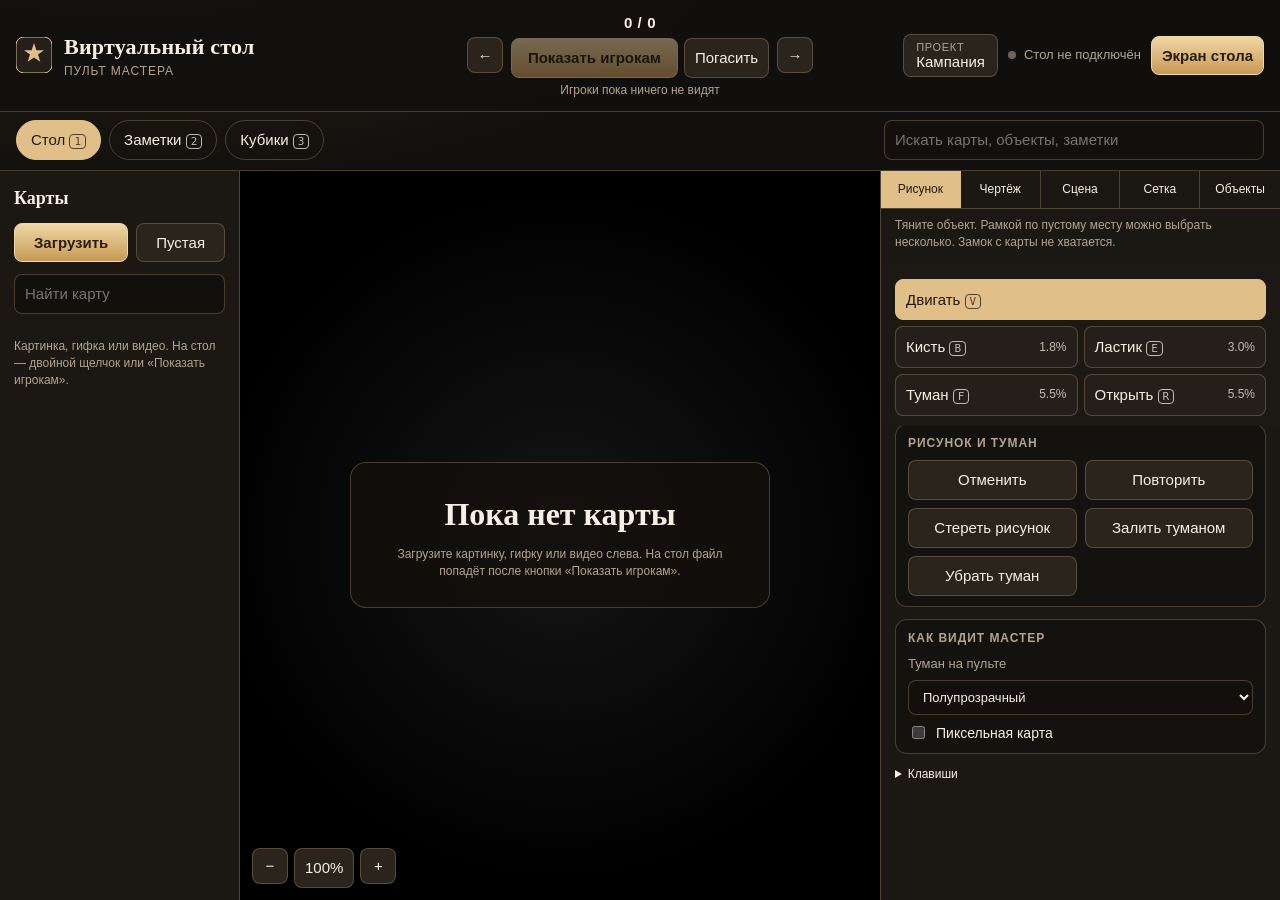
==== commit 3ffff582: "Сделать у своей карты толстый внешний контур и дверь в разрыве стены, чтобы чертёж читался сразу." ====
--- a/index.html
+++ b/index.html
@@ -203,7 +203,7 @@
               <button class="tool" type="button" data-tool="carve" aria-pressed="false"><span class="tool-name">Вырез</span></button>
               <button class="tool" type="button" data-tool="pick" aria-pressed="false"><span class="tool-name">Выбор</span></button>
             </div>
-            <p class="note">Комнаты вплотную делят стену. Если наложить их друг на друга, стена между ними пропадёт. Вырез делает дыру.</p>
+            <p class="note">Комнаты вплотную делят стену. Если наложить их друг на друга, стена между ними пропадёт. Внешний контур толще внутренних стен, дверь его разрывает. Вырез делает дыру.</p>
             <label class="field">Ширина тропы <span id="pathRadiusLabel">0.5</span>
               <input id="pathRadius" type="range" min="0.3" max="2.5" step="0.1" value="0.5" aria-label="Ширина тропы">
             </label>
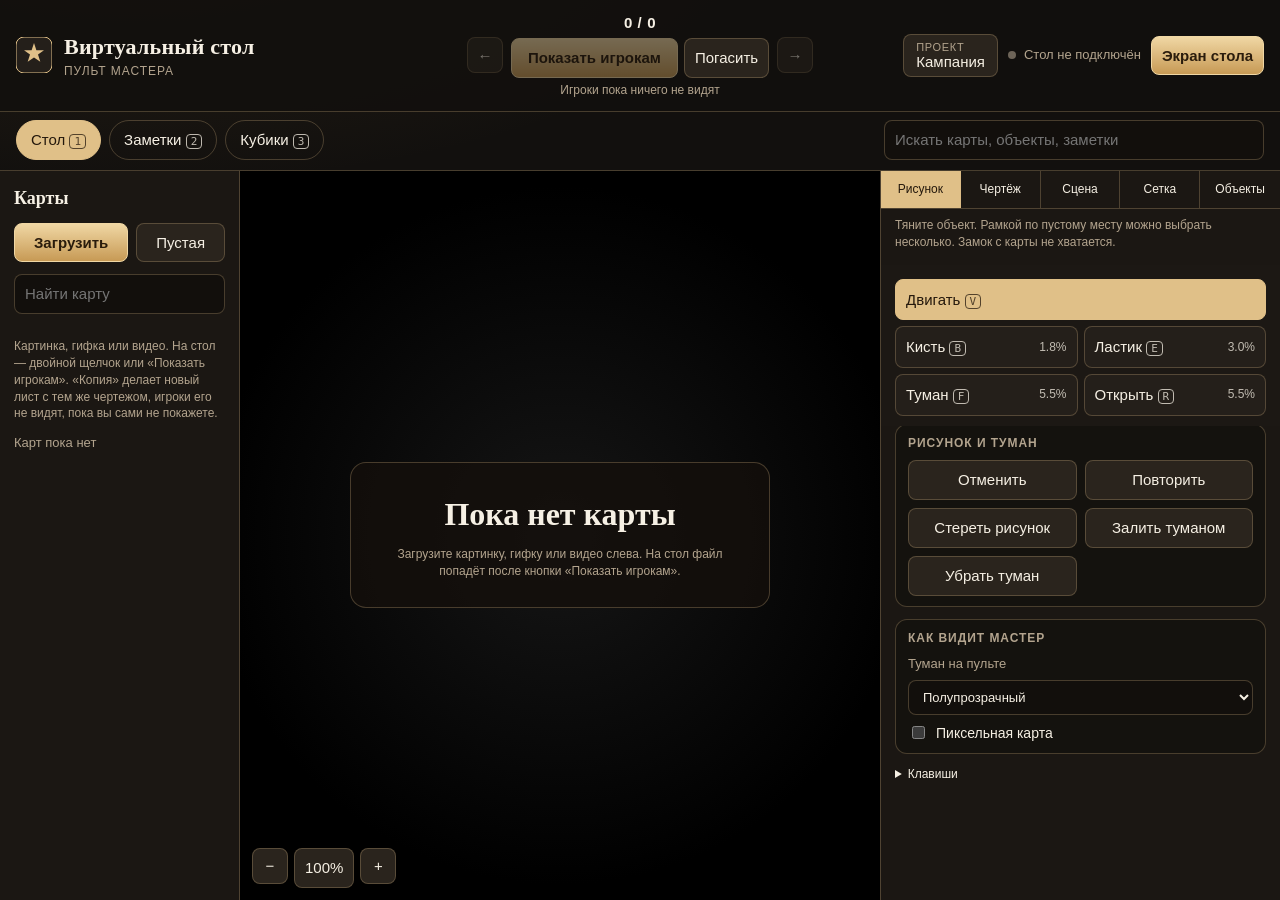
==== commit ac8477a2: "Дать скопировать готовую карту в новый лист, чтобы чертёж можно было править отдельно от того, что у" ====
--- a/index.html
+++ b/index.html
@@ -88,7 +88,7 @@
           <input id="mapSearch" type="search" placeholder="Найти карту" aria-label="Поиск карт">
           <div id="recentMaps" class="recent-maps"></div>
         </div>
-        <p class="note">Картинка, гифка или видео. На стол — двойной щелчок или «Показать игрокам».</p>
+        <p class="note">Картинка, гифка или видео. На стол — двойной щелчок или «Показать игрокам». «Копия» делает новый лист с тем же чертежом, игроки его не видят, пока вы сами не покажете.</p>
         <ul class="map-list" id="mapList"></ul>
       </aside>
 
@@ -203,7 +203,7 @@
               <button class="tool" type="button" data-tool="carve" aria-pressed="false"><span class="tool-name">Вырез</span></button>
               <button class="tool" type="button" data-tool="pick" aria-pressed="false"><span class="tool-name">Выбор</span></button>
             </div>
-            <p class="note">Комнаты вплотную делят стену. Если наложить их друг на друга, стена между ними пропадёт. Внешний контур толще внутренних стен, дверь его разрывает. Вырез делает дыру.</p>
+            <p class="note">Комнаты вплотную делят стену. Если наложить их друг на друга, стена между ними пропадёт. Внешний контур толще внутренних стен, дверь его разрывает. Соседние двери становятся двустворчатыми, соседние окна — одним. Вырез делает дыру.</p>
             <label class="field">Ширина тропы <span id="pathRadiusLabel">0.5</span>
               <input id="pathRadius" type="range" min="0.3" max="2.5" step="0.1" value="0.5" aria-label="Ширина тропы">
             </label>
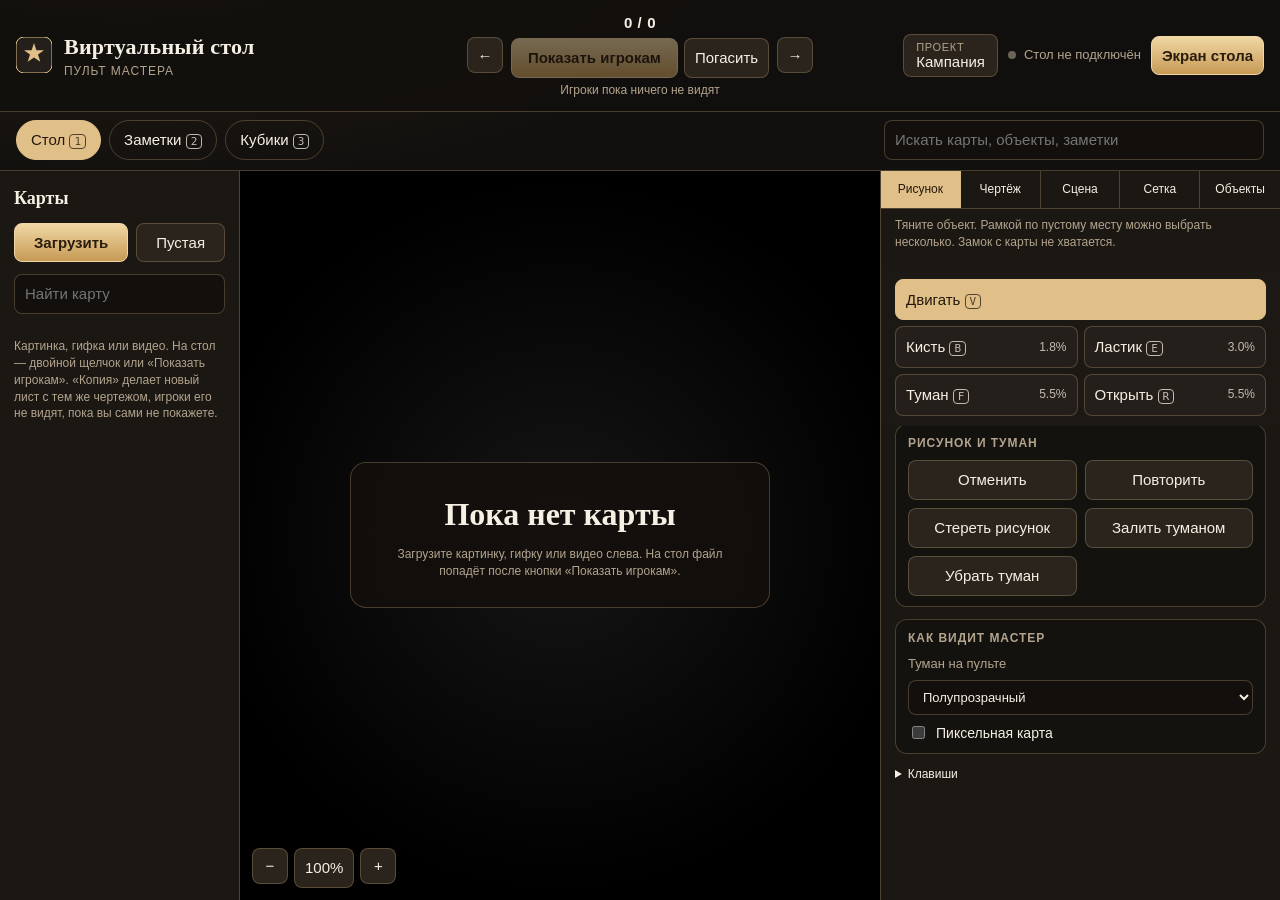
==== commit 199d55e9: "Дать править картинку карты: масштаб, обрезку, поворот и цвет, чтобы чертёж и стол смотрели на одну " ====
--- a/index.html
+++ b/index.html
@@ -94,8 +94,12 @@
 
       <main class="stage" id="stage">
         <div class="board tool-move" id="board" hidden>
-          <img class="map" id="mapImage" alt="">
-          <video class="map" id="mapVideo" hidden muted loop playsinline></video>
+          <div class="map-frame" id="mapFrame">
+            <div class="map-inner" id="mapInner">
+              <img class="map" id="mapImage" alt="">
+              <video class="map" id="mapVideo" hidden muted loop playsinline></video>
+            </div>
+          </div>
           <canvas class="plan-layer floor-layer" id="floorLayer"></canvas>
           <div class="token-layer back-layer" id="backLayer"></div>
           <canvas class="grid-layer" id="gridLayer"></canvas>
@@ -341,6 +345,42 @@
             <label class="field">Клеток по ширине <span id="gridColsLabel">27</span>
               <input id="gridCols" type="range" min="2" max="60" step="1" value="27">
             </label>
+          </div>
+          <div class="card">
+            <h3>Картинка карты</h3>
+            <div class="row">
+              <button class="btn" id="mapRotLeft" type="button" aria-label="Повернуть влево">⟲</button>
+              <button class="btn" id="mapRotRight" type="button" aria-label="Повернуть вправо">⟳</button>
+              <button class="btn" id="mapFlipX" type="button" aria-pressed="false">Отразить ↔</button>
+              <button class="btn" id="mapFlipY" type="button" aria-pressed="false">Отразить ↕</button>
+            </div>
+            <p class="note" id="mapRotLabel">Поворот 0°</p>
+            <label class="field">Масштаб <span id="mapZoomLabel">100%</span>
+              <input id="mapZoom" type="range" min="1" max="2.5" step="0.05" value="1">
+            </label>
+            <label class="field">Обрезать слева <span id="mapCropLLabel">0%</span>
+              <input id="mapCropL" type="range" min="0" max="0.4" step="0.01" value="0">
+            </label>
+            <label class="field">Обрезать справа <span id="mapCropRLabel">0%</span>
+              <input id="mapCropR" type="range" min="0" max="0.4" step="0.01" value="0">
+            </label>
+            <label class="field">Обрезать сверху <span id="mapCropTLabel">0%</span>
+              <input id="mapCropT" type="range" min="0" max="0.4" step="0.01" value="0">
+            </label>
+            <label class="field">Обрезать снизу <span id="mapCropBLabel">0%</span>
+              <input id="mapCropB" type="range" min="0" max="0.4" step="0.01" value="0">
+            </label>
+            <label class="field">Яркость <span id="mapBrightLabel">100%</span>
+              <input id="mapBright" type="range" min="0.4" max="1.6" step="0.05" value="1">
+            </label>
+            <label class="field">Контраст <span id="mapContrastLabel">100%</span>
+              <input id="mapContrast" type="range" min="0.4" max="1.6" step="0.05" value="1">
+            </label>
+            <label class="field">Насыщенность <span id="mapSaturateLabel">100%</span>
+              <input id="mapSaturate" type="range" min="0" max="2" step="0.05" value="1">
+            </label>
+            <button class="btn block" id="mapFitReset" type="button">Сбросить картинку</button>
+            <p class="note">Поворот и обрезка меняют саму картинку. Комнаты, сетка и объекты остаются на доске.</p>
           </div>
           <div class="card">
             <h3>Совместить с картинкой</h3>
--- a/css/app.css
+++ b/css/app.css
@@ -601,6 +601,8 @@
 
 .map-card button.thumb {
   display: block;
+  position: relative;
+  overflow: hidden;
   width: 100%;
   padding: 0;
   border: 0;
@@ -613,6 +615,13 @@
   height: 100%;
   object-fit: cover;
   display: block;
+}
+
+.map-card .thumb-inner img,
+.map-card .thumb-inner video {
+  width: auto;
+  height: auto;
+  object-fit: fill;
 }
 
 .token-row {
@@ -806,12 +815,21 @@
   padding: 6px 8px;
 }
 
+.map-meta {
+  flex-direction: column;
+  align-items: stretch;
+  gap: 2px;
+}
+
 .map-title {
   min-width: 0;
-  flex: 1;
-  display: flex;
-  flex-direction: column;
-  gap: 2px;
+  width: 100%;
+  flex: none;
+  display: flex;
+  flex-direction: row;
+  align-items: center;
+  justify-content: space-between;
+  gap: 6px;
 }
 
 .token-row .name { padding: 0; min-width: 0; }
@@ -824,7 +842,37 @@
 
 .map-title span, .folder-open { min-width: 0; }
 
+.map-title span { flex: 1; }
+
+.map-card .thumb-frame,
+.map-card .thumb-inner {
+  position: absolute;
+  inset: 0;
+  overflow: hidden;
+  pointer-events: none;
+}
+
+.map-card .thumb-inner { inset: auto; }
+
+.map-card .thumb-inner .map,
+.map-card .thumb img,
+.map-card .thumb video {
+  position: absolute;
+  max-width: none;
+}
+
+.map-card .thumb-plan {
+  position: absolute;
+  inset: 0;
+  width: 100%;
+  height: 100%;
+  object-fit: cover;
+  pointer-events: none;
+}
+
 .map-actions, .token-actions, .folder-actions { display: flex; gap: 4px; flex: none; }
+
+.map-actions { justify-content: flex-end; }
 
 .rename-input { flex: 1; min-width: 0; width: auto; }
 
@@ -862,11 +910,24 @@
 
 .board.switching { opacity: 0; }
 
+.map-frame {
+  position: absolute;
+  inset: 0;
+  overflow: hidden;
+  pointer-events: none;
+  z-index: 0;
+}
+
+.map-inner {
+  position: absolute;
+  overflow: hidden;
+  transform-origin: center center;
+}
+
 .board .map {
   position: absolute;
-  inset: 0;
-  width: 100%;
-  height: 100%;
+  display: block;
+  max-width: none;
   object-fit: fill;
   pointer-events: none;
   user-select: none;
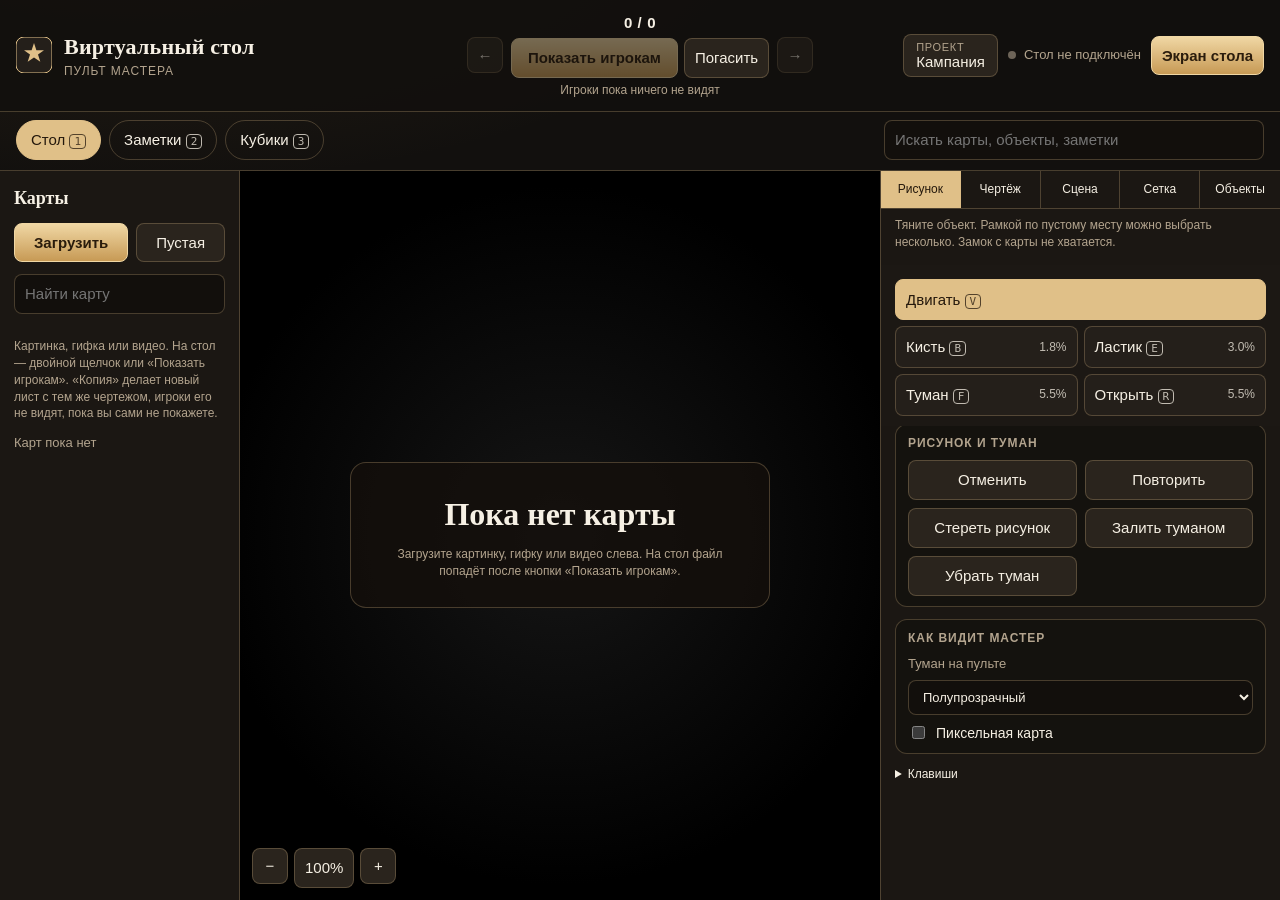
==== commit 851f9f76: "Убрать правку картинки карты и вернуть стол к состоянию до масштаба, обрезки и поворота." ====
--- a/index.html
+++ b/index.html
@@ -94,12 +94,8 @@
 
       <main class="stage" id="stage">
         <div class="board tool-move" id="board" hidden>
-          <div class="map-frame" id="mapFrame">
-            <div class="map-inner" id="mapInner">
-              <img class="map" id="mapImage" alt="">
-              <video class="map" id="mapVideo" hidden muted loop playsinline></video>
-            </div>
-          </div>
+          <img class="map" id="mapImage" alt="">
+          <video class="map" id="mapVideo" hidden muted loop playsinline></video>
           <canvas class="plan-layer floor-layer" id="floorLayer"></canvas>
           <div class="token-layer back-layer" id="backLayer"></div>
           <canvas class="grid-layer" id="gridLayer"></canvas>
@@ -345,42 +341,6 @@
             <label class="field">Клеток по ширине <span id="gridColsLabel">27</span>
               <input id="gridCols" type="range" min="2" max="60" step="1" value="27">
             </label>
-          </div>
-          <div class="card">
-            <h3>Картинка карты</h3>
-            <div class="row">
-              <button class="btn" id="mapRotLeft" type="button" aria-label="Повернуть влево">⟲</button>
-              <button class="btn" id="mapRotRight" type="button" aria-label="Повернуть вправо">⟳</button>
-              <button class="btn" id="mapFlipX" type="button" aria-pressed="false">Отразить ↔</button>
-              <button class="btn" id="mapFlipY" type="button" aria-pressed="false">Отразить ↕</button>
-            </div>
-            <p class="note" id="mapRotLabel">Поворот 0°</p>
-            <label class="field">Масштаб <span id="mapZoomLabel">100%</span>
-              <input id="mapZoom" type="range" min="1" max="2.5" step="0.05" value="1">
-            </label>
-            <label class="field">Обрезать слева <span id="mapCropLLabel">0%</span>
-              <input id="mapCropL" type="range" min="0" max="0.4" step="0.01" value="0">
-            </label>
-            <label class="field">Обрезать справа <span id="mapCropRLabel">0%</span>
-              <input id="mapCropR" type="range" min="0" max="0.4" step="0.01" value="0">
-            </label>
-            <label class="field">Обрезать сверху <span id="mapCropTLabel">0%</span>
-              <input id="mapCropT" type="range" min="0" max="0.4" step="0.01" value="0">
-            </label>
-            <label class="field">Обрезать снизу <span id="mapCropBLabel">0%</span>
-              <input id="mapCropB" type="range" min="0" max="0.4" step="0.01" value="0">
-            </label>
-            <label class="field">Яркость <span id="mapBrightLabel">100%</span>
-              <input id="mapBright" type="range" min="0.4" max="1.6" step="0.05" value="1">
-            </label>
-            <label class="field">Контраст <span id="mapContrastLabel">100%</span>
-              <input id="mapContrast" type="range" min="0.4" max="1.6" step="0.05" value="1">
-            </label>
-            <label class="field">Насыщенность <span id="mapSaturateLabel">100%</span>
-              <input id="mapSaturate" type="range" min="0" max="2" step="0.05" value="1">
-            </label>
-            <button class="btn block" id="mapFitReset" type="button">Сбросить картинку</button>
-            <p class="note">Поворот и обрезка меняют саму картинку. Комнаты, сетка и объекты остаются на доске.</p>
           </div>
           <div class="card">
             <h3>Совместить с картинкой</h3>
--- a/css/app.css
+++ b/css/app.css
@@ -601,8 +601,6 @@
 
 .map-card button.thumb {
   display: block;
-  position: relative;
-  overflow: hidden;
   width: 100%;
   padding: 0;
   border: 0;
@@ -615,13 +613,6 @@
   height: 100%;
   object-fit: cover;
   display: block;
-}
-
-.map-card .thumb-inner img,
-.map-card .thumb-inner video {
-  width: auto;
-  height: auto;
-  object-fit: fill;
 }
 
 .token-row {
@@ -844,22 +835,7 @@
 
 .map-title span { flex: 1; }
 
-.map-card .thumb-frame,
-.map-card .thumb-inner {
-  position: absolute;
-  inset: 0;
-  overflow: hidden;
-  pointer-events: none;
-}
-
-.map-card .thumb-inner { inset: auto; }
-
-.map-card .thumb-inner .map,
-.map-card .thumb img,
-.map-card .thumb video {
-  position: absolute;
-  max-width: none;
-}
+.map-card button.thumb { position: relative; }
 
 .map-card .thumb-plan {
   position: absolute;
@@ -910,24 +886,11 @@
 
 .board.switching { opacity: 0; }
 
-.map-frame {
+.board .map {
   position: absolute;
   inset: 0;
-  overflow: hidden;
-  pointer-events: none;
-  z-index: 0;
-}
-
-.map-inner {
-  position: absolute;
-  overflow: hidden;
-  transform-origin: center center;
-}
-
-.board .map {
-  position: absolute;
-  display: block;
-  max-width: none;
+  width: 100%;
+  height: 100%;
   object-fit: fill;
   pointer-events: none;
   user-select: none;
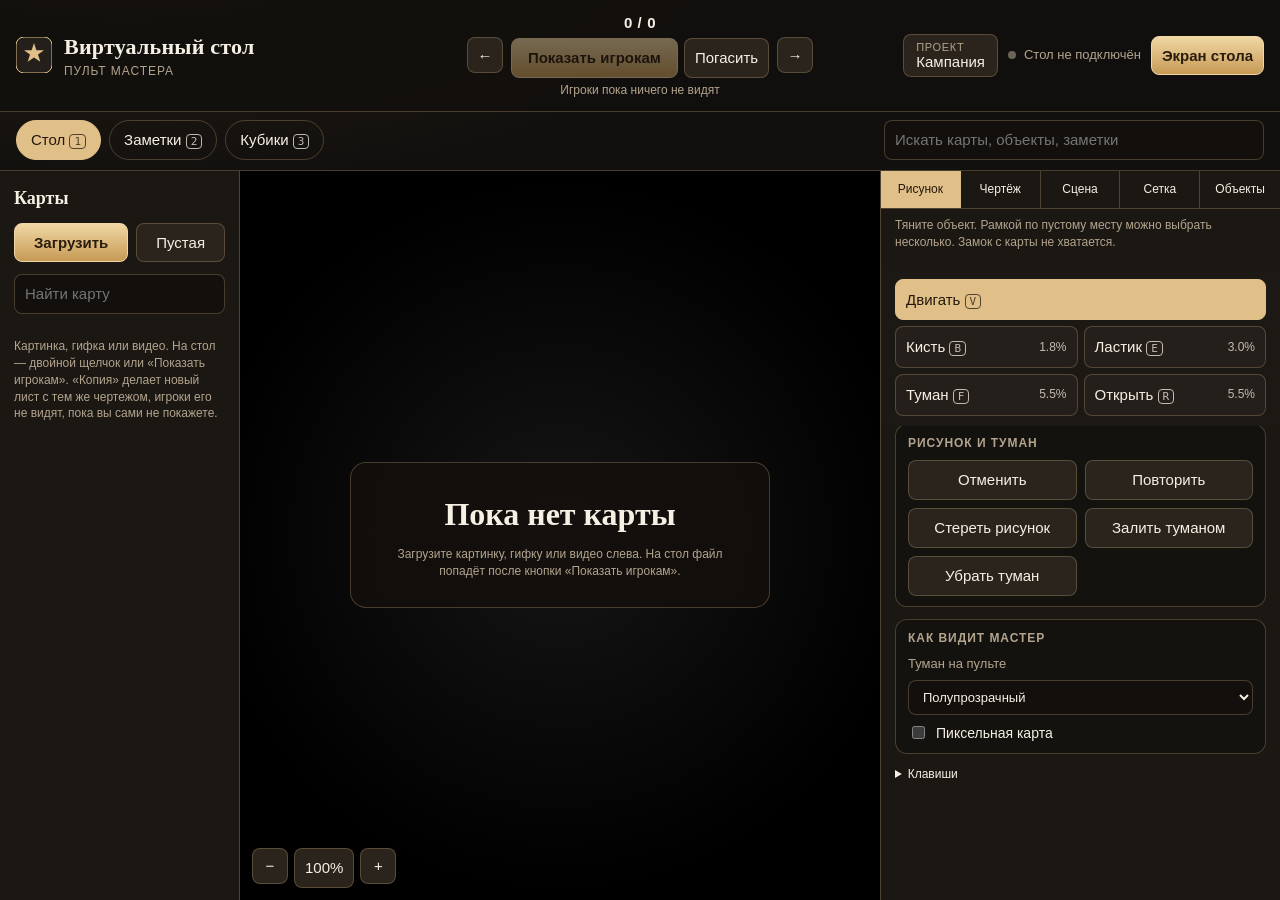
==== commit 69d1e5e0: "Подготовить стол к запуску: открывать сцену выбранного проекта, не затирать её при старте и отдавать" ====
--- a/index.html
+++ b/index.html
@@ -7,7 +7,7 @@
   <title>Виртуальный стол — пульт мастера</title>
   <meta name="description" content="Пульт мастера для ДнД: карты, рисунок, туман войны и отдельный экран игрового стола.">
   <link rel="icon" href="favicon.svg" type="image/svg+xml">
-  <link rel="stylesheet" href="css/app.css">
+  <link rel="stylesheet" href="css/app.css?v=9">
 </head>
 <body>
   <div class="app">
@@ -651,13 +651,13 @@
 
   <div class="key-reaction" id="keyReaction" hidden><kbd></kbd><span></span></div>
 
-  <script src="js/db.js"></script>
-  <script src="js/bus.js"></script>
-  <script src="js/paint.js"></script>
-  <script src="js/media.js"></script>
-  <script src="js/play.js"></script>
-  <script src="js/lexicon.js"></script>
-  <script src="js/desk.js"></script>
-  <script src="js/gm.js"></script>
+  <script src="js/db.js?v=9"></script>
+  <script src="js/bus.js?v=9"></script>
+  <script src="js/paint.js?v=9"></script>
+  <script src="js/media.js?v=9"></script>
+  <script src="js/play.js?v=9"></script>
+  <script src="js/lexicon.js?v=9"></script>
+  <script src="js/desk.js?v=9"></script>
+  <script src="js/gm.js?v=9"></script>
 </body>
 </html>
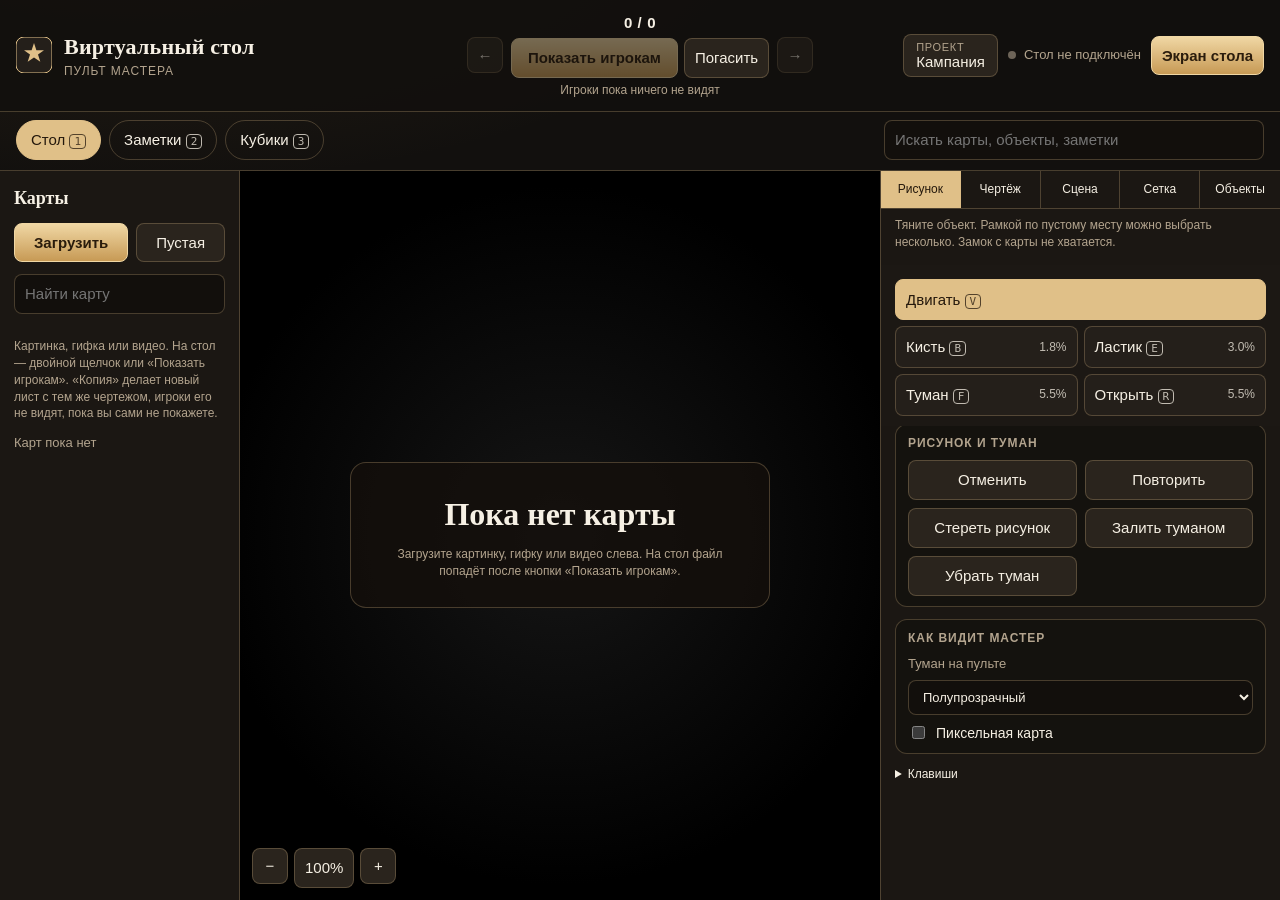
==== commit 6e72e83d: "Показать карту на пульте целиком: сбросить старую рамку картинки, чтобы мастер видел тот же лист, чт" ====
--- a/index.html
+++ b/index.html
@@ -7,7 +7,7 @@
   <title>Виртуальный стол — пульт мастера</title>
   <meta name="description" content="Пульт мастера для ДнД: карты, рисунок, туман войны и отдельный экран игрового стола.">
   <link rel="icon" href="favicon.svg" type="image/svg+xml">
-  <link rel="stylesheet" href="css/app.css?v=9">
+  <link rel="stylesheet" href="css/app.css?v=10">
 </head>
 <body>
   <div class="app">
@@ -651,13 +651,13 @@
 
   <div class="key-reaction" id="keyReaction" hidden><kbd></kbd><span></span></div>
 
-  <script src="js/db.js?v=9"></script>
-  <script src="js/bus.js?v=9"></script>
-  <script src="js/paint.js?v=9"></script>
-  <script src="js/media.js?v=9"></script>
-  <script src="js/play.js?v=9"></script>
-  <script src="js/lexicon.js?v=9"></script>
-  <script src="js/desk.js?v=9"></script>
-  <script src="js/gm.js?v=9"></script>
+  <script src="js/db.js?v=10"></script>
+  <script src="js/bus.js?v=10"></script>
+  <script src="js/paint.js?v=10"></script>
+  <script src="js/media.js?v=10"></script>
+  <script src="js/play.js?v=10"></script>
+  <script src="js/lexicon.js?v=10"></script>
+  <script src="js/desk.js?v=10"></script>
+  <script src="js/gm.js?v=10"></script>
 </body>
 </html>
--- a/css/app.css
+++ b/css/app.css
@@ -891,6 +891,8 @@
   inset: 0;
   width: 100%;
   height: 100%;
+  max-width: none;
+  max-height: none;
   object-fit: fill;
   pointer-events: none;
   user-select: none;
